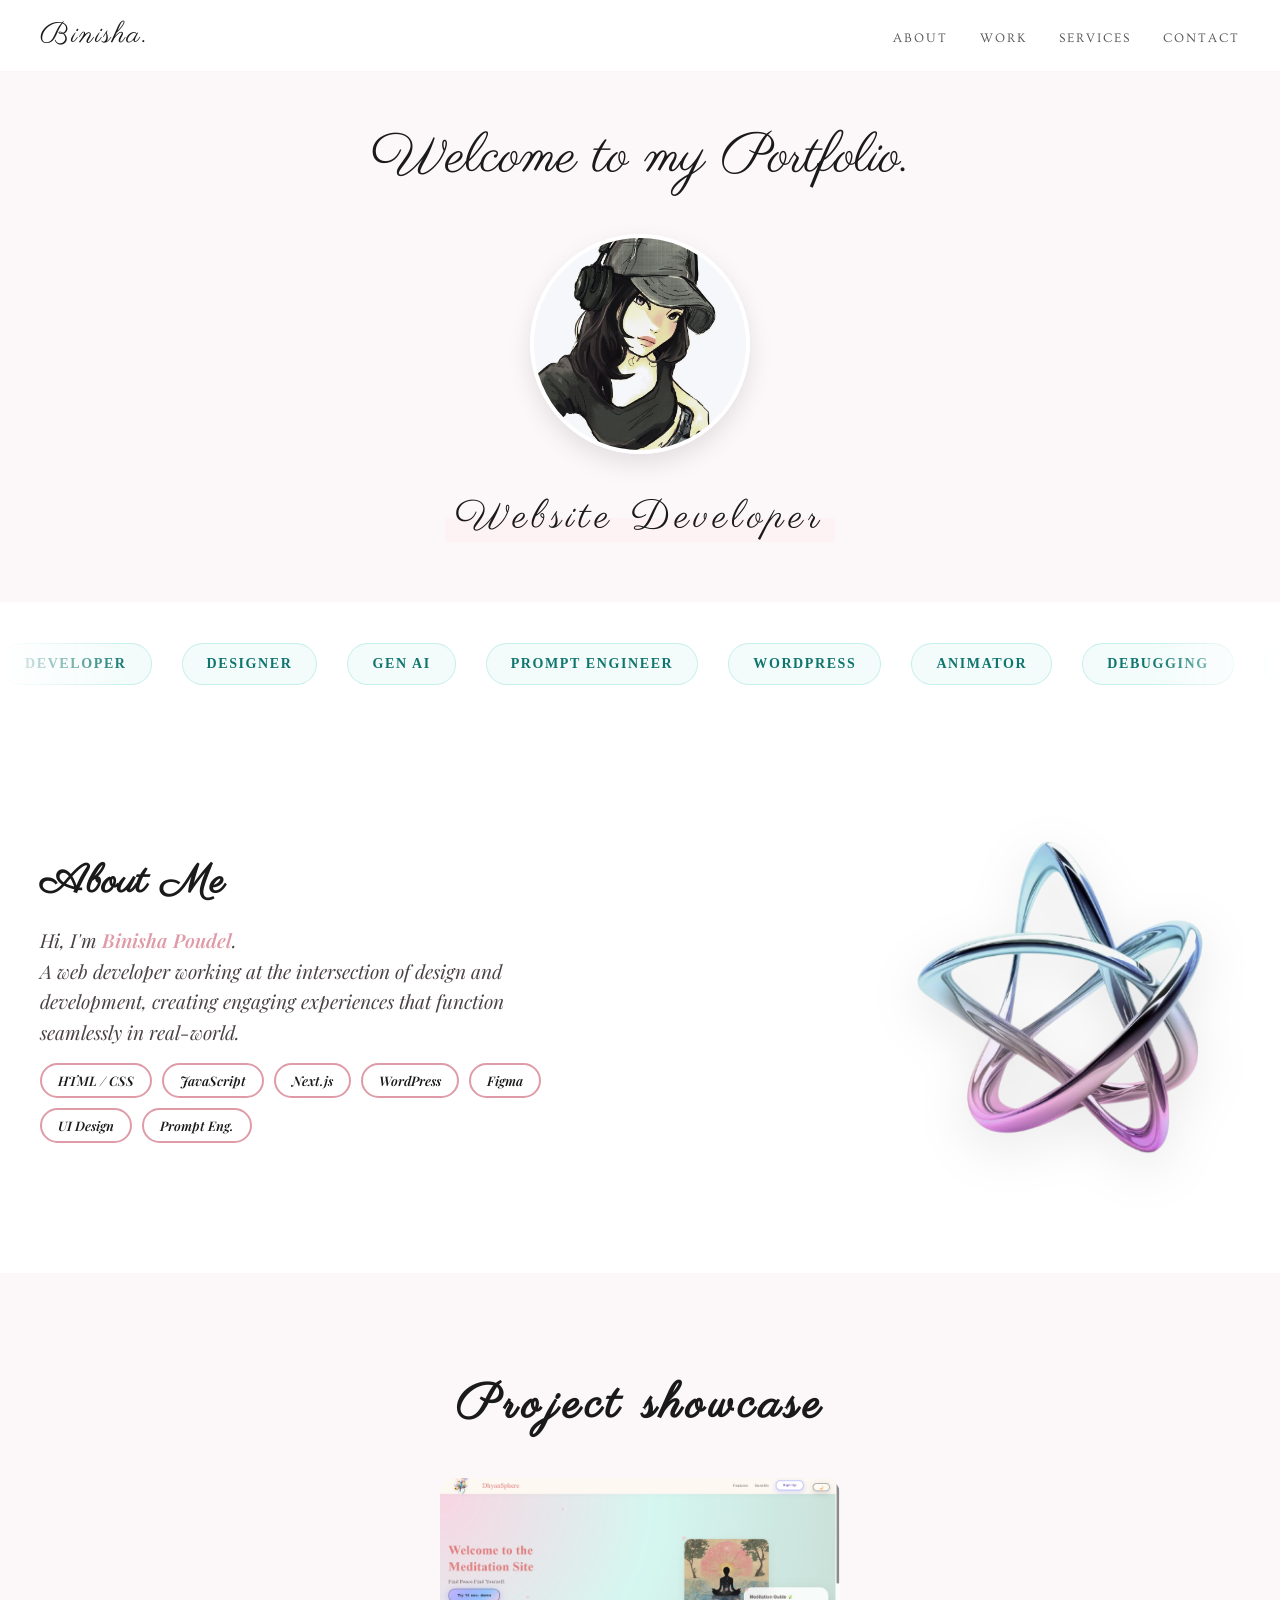
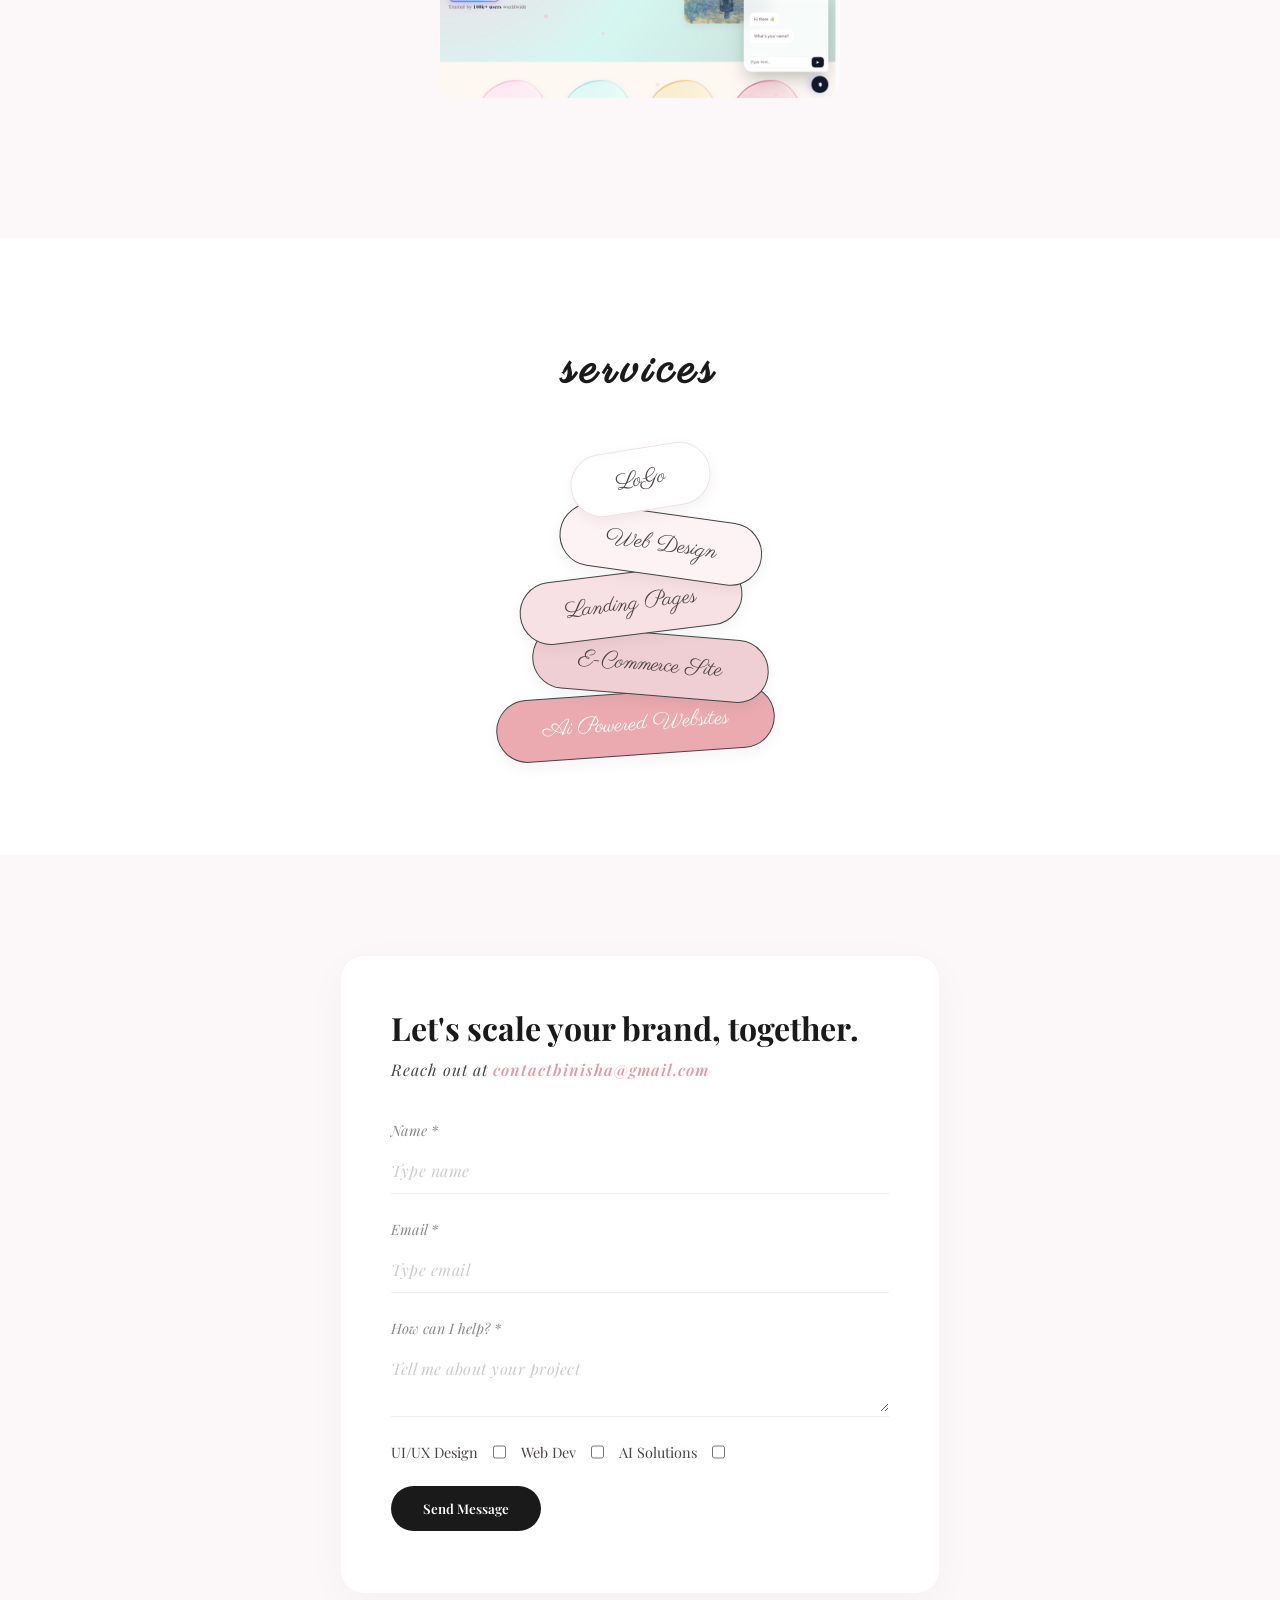
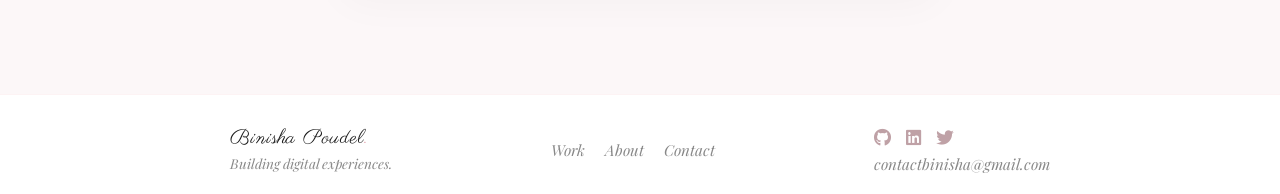
==== index.html @ 94e1b6d5 "Update checkbox labels for services in index.html" ====
<!DOCTYPE html>
<html lang="en">
<head>
<meta charset="UTF-8">
<meta name="viewport" content="width=device-width, initial-scale=1.0">
<title>Binisha Poudel</title>
<link rel="icon" type="image/png" href="photos/iconf.png">
<link rel="stylesheet" href="styles.css">
<link rel="preconnect" href="https://fonts.googleapis.com">
<link rel="preconnect" href="https://fonts.gstatic.com" crossorigin>
<link href="https://fonts.googleapis.com/css2?family=Ovo&family=Parisienne&family=Playfair+Display:ital,wght@0,400;0,600;1,400;1,600&display=swap" rel="stylesheet">
<link rel="stylesheet" href="https://cdnjs.cloudflare.com/ajax/libs/font-awesome/6.0.0/css/all.min.css">
</head>
<body>

<!-- NAVIGATION -->
<nav class="site-nav" id="navbar">
  <a href="#" class="nav-brand">Binisha<span class="nav-dot">.</span></a>
  <ul class="nav-links">
    <li><a href="#about">About</a></li>
    <li><a href="#projects">Work</a></li>
    <li><a href="#services">Services</a></li>
    <li><a href="#contact">Contact</a></li>
  </ul>
  <button class="hamburger" id="hamburger" aria-label="Menu">
    <span></span><span></span><span></span>
  </button>
</nav>

<div class="mobile-menu" id="mobileMenu">
  <ul>
    <li><a href="#about" class="mobile-link">About</a></li>
    <li><a href="#projects" class="mobile-link">Work</a></li>
    <li><a href="#services" class="mobile-link">Services</a></li>
    <li><a href="#contact" class="mobile-link">Contact</a></li>
  </ul>
</div>


<section class="hero-section">
<div class="container">
<h1 class="cur">Welcome to my Portfolio.</h1>
 <img src="photos/profile.jpg" class="profile-pic" alt="Binisha Poudel">
 <div class="name">Website Developer</div>
</div>
</section>
<div class="ticker">
 <div class="track">
 <div class="group">
 <span>DEVELOPER</span>
 <span>DESIGNER</span>
 <span>GEN AI</span>
 <span>PROMPT ENGINEER</span>
  <span>WORDPRESS</span>
<span>ANIMATOR</span>
 <span>DEBUGGING</span>
</div>

<div class="group">
<span>DEVELOPER</span>
<span>DESIGNER</span>
 <span>GEN AI</span>
<span>PROMPT ENGINEER</span>
  <span>WORDPRESS</span>
  <span>ANIMATOR</span>
<span>DEBUGGING</span>
    </div>

<div class="group">
<span>DEVELOPER</span>
<span>DESIGNER</span>
 <span>GEN AI</span>
<span>PROMPT ENGINEER</span>
  <span>WORDPRESS</span>
  <span>ANIMATOR</span>
<span>DEBUGGING</span>
    </div>


    <div class="group">
      <span>DEVELOPER</span>
 <span>DESIGNER</span>
 <span>GEN AI</span>
 <span>PROMPT ENGINEER</span>
   <span>WORDPRESS</span>
 <span>ANIMATOR</span>
 <span>DEBUGGING</span>
 </div>
</div>
</div>
<!-- ABOUT -->
<section id="about" class="about-section">
  <div class="glow-paper" id="aboutCard">
    <div class="fiber-overlay"></div>
    <div class="inner-wrap reveal">

      <!-- Heading (always visible, order 1 on mobile) -->
      <div class="text-block">
        <h2>About Me</h2>
        <!-- Desktop paragraph -->
        <p>Hi, I'm <strong>Binisha Poudel</strong>. <br>
        A web developer working at the intersection of design and development, 
        creating engaging experiences that function seamlessly in real-world.</p>
        
        <!-- Restored Skills Buttons -->
        <div class="skill-tags">
          <span>HTML / CSS</span><span>JavaScript</span> <span>Next.js</span><span>WordPress</span>
          <span>Figma</span><span>UI Design</span><span>Prompt Eng.</span>
        </div>
      </div>

      <!-- Spinning image (order 2 on mobile) -->
      <div class="about-image">
        <img src="photos/about.png" class="about-pic" alt="Profile">
      </div>
      
      <!-- Description shown only on mobile (order 3) -->
      <div class="about-desc">
        <p>Hi, I'm <strong>Binisha Poudel</strong>. 
        A web developer working at the intersection of design and development, 
        creating engaging experiences that function seamlessly in real-world.</p>
      </div>
  
    </div>
  </div>
</section>

<!-- PROJECTS -->
<section id="projects" class="project-section">
  <div class="container">
    <h1 class="per reveal">Project showcase</h1>
    <div class="portfolio-grid">
      <div class="project-card reveal">
        <img src="photos/prj.png" width="400" height="200" class="project-pic" alt="Project">
        <div class="overlay">
          <h3>Meditation Site</h3>
          <p>A simple meditation website with guided sessions, breathing exercises, Mood Tracker.</p>
          <button class="view-btn">↗</button>
        </div>
      </div>
    </div>
  </div>
</section>
  
<!-- SERVICES -->
<section id="services-wrap" class="services-section">
  <div id="services" class="container reveal">
      <h1 class="ser">services</h1>
      <div class="pill-wrapper reveal">
          <span class="service-pill pill-1">LoGo</span>
          <span class="service-pill pill-2">Web design</span>
          <span class="service-pill pill-3">Landing pages</span>
          <span class="service-pill pill-4">e-commerce site</span>
          <span class="service-pill pill-5">ai powered websites</span>
      </div>
  </div>
</section>

<!-- CONTACT -->
<section id="contact" class="p-contact-section">
    <div class="p-card reveal">
        <div class="p-left">
            <h2 class="p-title">Let's scale your brand, together.</h2>
            <p class="p-contact-sub">
                Reach out at <a href="mailto:contactbinisha@gmail.com">contactbinisha@gmail.com</a>
            </p>
        </div>
        <form class="p-form" id="contact-form" method="POST" action="https://formspree.io/f/xdabqbad">
            <div class="p-field">
                <label>Name *</label>
                <input type="text" name="name" placeholder="Type name" required>
            </div>
            <div class="p-field">
                <label>Email *</label>
                <input type="email" name="email" placeholder="Type email" required>
            </div>
            <div class="p-field">
                <label>How can I help? *</label>
                <textarea name="message" placeholder="Tell me about your project" rows="2" required></textarea>
            </div>
            <div class="p-services">
                <div class="p-checkboxes">
                  UI/UX Design<input type="checkbox" name="service" value="UI/UX Design">
                  Web Dev<input type="checkbox" name="service" value="Web Dev">
                  AI Solutions<input type="checkbox" name="service" value="AI Solutions">
                </div>
            </div>
            <button type="submit" class="p-btn">Send Message</button>
            <p id="form-status" style="margin-top:12px; text-align:center; font-family:'Parisienne',cursive; font-size:1rem;"></p>
        </form>
    </div>
</section>

<!-- FOOTER -->
<footer class="sb-portfolio-footer">
    <div class="sb-footer-container reveal">
        <div class="sb-footer-brand">
            <span class="sb-footer-name">Binisha Poudel<span class="sb-dot">.</span></span>
            <p class="sb-footer-tagline">Building digital experiences.</p>
        </div>
        <div class="sb-footer-nav">
            <ul class="sb-footer-links">
                <li><a href="#projects">Work</a></li>
                <li><a href="#about">About</a></li>
                <li><a href="#contact">Contact</a></li>
            </ul>
         
        </div>
        <div class="sb-footer-social">
            <div class="sb-social-icons">
                <a href="#" target="_blank"><i class="fab fa-github"></i></a>
                <a href="#" target="_blank"><i class="fab fa-linkedin"></i></a>
                <a href="#" target="_blank"><i class="fab fa-twitter"></i></a>
            </div>
            <a href="mailto:contactbinisha@gmail.com" class="sb-footer-mail">contactbinisha@gmail.com</a>
        </div>
    </div>
</footer>
<script src="script.js"></script>
</body>
</html>
---- styles.css ----
/* --- GLOBAL SAFETY NET --- */
* {
    box-sizing: border-box;
    margin: 0;
    padding: 0;
}

:root {
    /* Soft, Elegant Pink Theme */
    --theme-primary: #df9ba7; 
    --theme-primary-light: #fdf3f4; 
    
    /* Distinct Section Backgrounds */
    --bg-light: #ffffff;
    --bg-alternate: #fcf7f8; 
    
    --text-main: #4a4244;
    --text-heading: #1a1a1a;
    
    /* Smooth Hover Transitions */
    --transition-smooth: all 0.4s cubic-bezier(0.25, 0.8, 0.25, 1);
}

html {
    scroll-behavior: smooth;
    /* FIX: perfectly offsets the sticky navbar so headers align exactly like your reference image */
    scroll-padding-top: 75px; 
}

body {
    width: 100%;
    overflow-x: hidden;
    position: relative;
    font-family: 'Playfair Display', serif;
    background-color: var(--bg-light);
    color: var(--text-main);
}

/* --- SECTION SEPARATORS --- */
.hero-section { background-color: var(--bg-alternate); padding-top: 100px; padding-bottom: 60px; }
.about-section { background-color: var(--bg-light); padding: 100px 20px; }
.project-section { background-color: var(--bg-alternate); padding: 100px 20px; }
.services-section { background-color: var(--bg-light); padding: 100px 20px; }
.p-contact-section { background-color: var(--bg-alternate); padding: 100px 20px; display: flex; justify-content: center; }

/* --- THE WRAPPER --- */
.inner-wrap {
    display: flex;
    flex-direction: row;
    align-items: center;
    justify-content: space-between;
    gap: 40px;
    max-width: 1200px;
    margin: 0 auto;
}

/* --- ORIGINAL IMAGES & ICONS BEHAVIOR --- */

/* Hero Profile Picture */
.profile-pic {
    width: 220px !important;
    height: 220px !important;
    object-fit: cover;
    border-radius: 50% !important;
    border: 4px solid #fff !important;
    box-shadow: 0 10px 25px rgba(0,0,0,0.1) !important;
    display: block !important;
    margin: 0 auto 20px auto !important;
    animation: floatBob 4s ease-in-out infinite !important;
    transition: var(--transition-smooth);
}

.profile-pic:hover {
    box-shadow: 0 20px 40px rgba(223, 155, 167, 0.35) !important;
    transform: scale(1.03);
}

@keyframes floatBob {
    0%, 100% { transform: translateY(0px); }
    50%      { transform: translateY(-9px); }
}

/* About Image (FIXED: Auto height prevents cropping, slightly smaller width so it's not too big) */
.about-image {
    flex: 0 0 auto;
    order: 2;
    padding-right: 20px; /* Safe space for rotation */
}

.about-image img, .about-pic {
    width: 320px !important;
    height: auto !important; 
    border-radius: 20px !important;
    animation: orbitRoll 16s linear infinite !important;
    transform-origin: center;
    filter: drop-shadow(0 15px 25px rgba(0,0,0,0.1)) !important;
    will-change: transform;
    transition: var(--transition-smooth);
}

.about-image img:hover, .about-pic:hover {
    animation-play-state: paused !important;
    filter: drop-shadow(0 20px 40px rgba(223, 155, 167, 0.4)) !important;
    transform: scale(1.02);
}

@keyframes orbitRoll {
    0%   { transform: rotate(0deg) scale(1); }
    50%  { transform: rotate(180deg) scale(1.03); }
    100% { transform: rotate(360deg) scale(1); }
}

/* --- THE TEXT BLOCK --- */
.text-block {
    flex: 1;
    max-width: 550px;
    text-align: left;
    order: 1;
}

.text-block h2 {
    font-family: 'Parisienne', cursive;
    font-size: 2.5rem;
    margin-bottom: 15px;
    color: var(--text-heading);
    letter-spacing: 1px;
}

/* --- ABOUT DESC --- */
.about-desc p, .text-block p {
    font-family: 'Playfair Display', serif;
    font-style: italic;
    font-size: 1.2rem;
    line-height: 1.6;
    color: var(--text-main);
}

.about-desc strong, .text-block strong {
    color: var(--theme-primary);
    font-weight: 600;
}

/* SKILLS BUTTONS WITH HOVER EFFECTS */
.skill-tags {
    margin-top: 15px;
    display: flex;
    flex-wrap: wrap;
    gap: 10px;
}

.skill-tags span {
    padding: 7px 16px;
    border-radius: 50px;
    background: transparent;
    border: solid 2px var(--theme-primary);
    font-size: 0.82rem; 
    font-family: 'Playfair Display', serif;
    font-style: italic;
    font-weight: 600;
    color: var(--text-heading);
    transition: var(--transition-smooth);
    cursor: default;
}

.skill-tags span:hover {
    background: var(--theme-primary);
    color: #fff;
    transform: translateY(-2px);
    box-shadow: 0 4px 10px rgba(223, 155, 167, 0.3);
}

@media (min-width: 769px) { .about-desc { display: none; } }

.container { width: 90%; max-width: 1100px; margin: 0 auto; text-align: center; }

:root {
    --gap: 30px;
    --duration: 25s;
}

.ticker {
    overflow: hidden;
    width: 100%;
    padding: 30px 0;
    mask-image: linear-gradient(to right, transparent, black 10%, black 90%, transparent);
    -webkit-mask-image: linear-gradient(to right, transparent, black 10%, black 90%, transparent);
}

.track {
    display: flex;
    width: max-content;
    animation: scroll var(--duration) linear infinite;
}

.group {
    display: flex;
    align-items: center;
    gap: var(--gap);
    padding-right: var(--gap);
}

.group span {
    padding: 12px 24px;
    border-radius: 100px;
    background: rgba(20, 184, 166, 0.05);
    border: 1px solid rgba(20, 184, 166, 0.2);
    color: #0F766E;
    white-space: nowrap;
    font-family: "Georgia", serif;
    font-weight: 600;
    font-size: 14px;
    letter-spacing: 0.1rem;
}

@keyframes scroll {
    0%   { transform: translateX(0); }
    100% { transform: translateX(-33.333%); }
}

/* --- SERVICES --- */
.ser {
    margin-bottom: 50px;
    font-family: 'Parisienne', cursive;
    letter-spacing: 5px;
    font-size: 3rem;
    color: var(--text-heading);
}

.pill-wrapper { display: flex; flex-direction: column; align-items: center; margin: 0 auto; max-width: 500px; }
.service-pill {
    display: inline-block;
    padding: 15px 45px;
    border-radius: 100px;
    font-family: 'Parisienne', cursive !important;
    font-size: 1.4rem; 
    text-transform: capitalize;
    background: #fff;
    color: var(--text-main);
     border: 1px solid #444;
    transition: var(--transition-smooth);
    cursor: pointer;
    position: relative;
    box-shadow: 0 5px 15px rgba(0,0,0,0.05);
    margin-top: -5px;
}

.pill-1 { transform: rotate(-9deg); background-color: #ffffff; border-color: #f3e1e4; z-index: 5; margin-bottom: 4px;}
.pill-2 { transform: rotate(8deg) translateX(21px); background-color: #fdf3f4; z-index: 4; margin-bottom: 3px;}
.pill-3 { transform: rotate(-7deg) translateX(-9px); background-color: #f7e1e4; z-index: 3; margin-bottom: 3px;}
.pill-4 { transform: rotate(4.7deg) translateX(10px); background-color: #f0cfd4; z-index: 2; margin-bottom: 2px;}
.pill-5 { transform: rotate(-4deg) translateX(-5px); background-color: #eaaaaf; color: #fff; z-index: 1; }

.service-pill:hover {
    transform: rotate(0deg) scale(1.1);
    background-color: var(--theme-primary) !important;
    color: #fff;
    z-index: 10;
    box-shadow: 0 10px 25px rgba(223, 155, 167, 0.4);
}

/* --- HERO TEXT --- */
.cur, .name { font-family: 'Parisienne', cursive !important; font-weight: normal; text-align: center; color: var(--text-heading); margin-bottom: 0px; }
.cur { font-size: 3.5rem; margin-bottom: 38px; margin-top: 20px; }
.name {
    font-size: 2.5rem; margin-top: 20px; letter-spacing: 5px; display: inline-block;
    background: linear-gradient(to bottom, transparent 50%, var(--theme-primary-light) 50%);
    padding: 0 10px; line-height: 1.2;
}

/* --- PORTFOLIO GRID --- */
.portfolio-grid { display: grid; grid-template-columns: repeat(auto-fit, minmax(320px, 1fr)); gap: 25px; padding: 40px 0; justify-content: center; }
.per { font-family: 'Parisienne', cursive; letter-spacing: 5px; font-size: 3rem; color: var(--text-heading); }

.project-card {
    position: relative;
    overflow: hidden;
    border-radius: 16px;
    background: #eee;
    width: 400px;
    height: 220px;
    margin: 0 auto;
    transition: var(--transition-smooth) !important;
}

.project-card:hover {
    transform: translateY(-8px) !important;
    box-shadow: 0 22px 40px rgba(223, 155, 167, 0.2) !important;
}

.project-card img { width: 100%; height: 100%; object-fit: cover; transition: transform 0.6s ease; }
.overlay {
    position: absolute; inset: 0; display: flex; flex-direction: column; justify-content: center; align-items: center;
    background: rgba(223, 155, 167, 0.85); backdrop-filter: blur(5px); color: white;
    opacity: 0; transition: opacity 0.4s ease; padding: 30px; text-align: center;
}
.overlay h3 { color: #fff; font-family: 'Playfair Display', serif; font-size: 1.4rem; margin-bottom: 8px; }
.overlay p { font-family: 'Playfair Display', serif; font-style: italic; font-size: 0.95rem; line-height: 1.4; }
.view-btn { 
    background: #fff; color: var(--theme-primary); border: none; border-radius: 50%; width: 40px; height: 40px; 
    margin-top: 15px; cursor: pointer; font-size: 1.2rem; transition: var(--transition-smooth);
}
.view-btn:hover {
    transform: scale(1.15);
    background: var(--text-heading);
    color: #fff;
}

.project-card:hover .overlay { opacity: 1; }
.project-card:hover img { transform: scale(1.08); }

/* --- CONTACT --- */
.p-contact-sub { font-family: 'Playfair Display', serif; font-style: italic; font-size: 1rem; letter-spacing: 1px; color: var(--text-main); }
.p-contact-sub a { color: var(--theme-primary); text-decoration: none; font-weight: 600; transition: var(--transition-smooth); }
.p-contact-sub a:hover { color: #c9828f; }

.p-card {
    background-color: #ffffff; width: 100%; max-width: 600px; padding: 50px; border-radius: 24px;
    display: grid; grid-template-columns: 1fr; gap: 40px; box-shadow: 0 10px 40px rgba(0,0,0,0.03);
    margin: 0 auto; border: 1px solid var(--theme-primary-light);
    transition: var(--transition-smooth);
}
.p-card:hover {
    box-shadow: 0 15px 45px rgba(223, 155, 167, 0.1);
}

.p-title { color: var(--text-heading); font-size: 2rem; font-family: 'Playfair Display', serif; margin-bottom: 10px; }

.p-field { margin-bottom: 25px; border-bottom: 1px solid #eee; transition: border-color 0.3s ease; position: relative; }
.p-field label { font-family: 'Playfair Display', serif; font-style: italic; color: #888; font-size: 0.9rem; display: block; margin-bottom: 8px; transition: var(--transition-smooth);}
.p-field input, .p-field textarea { width: 100%; border: none; padding: 12px 0; background: transparent; outline: none; font-family: 'Playfair Display', serif; font-size: 1rem; color: var(--text-heading); letter-spacing: 0.5px; }
.p-field input::placeholder, .p-field textarea::placeholder { color: #ccc; font-style: italic; }
.p-field:focus-within { border-bottom-color: var(--theme-primary) !important; }
.p-field:focus-within label { color: var(--theme-primary); }

.p-services { margin-top: 20px; }
.p-checkboxes { display: flex; gap: 15px; flex-wrap: wrap; font-family: 'Playfair Display', serif; font-size: 0.9rem; color: var(--text-main); }
.p-checkboxes label { cursor: pointer; transition: var(--transition-smooth); }
.p-checkboxes label:hover { color: var(--theme-primary); }

.p-btn {
    margin-top: 24px; background: var(--text-heading); color: #fff; padding: 14px 32px; border-radius: 50px;
    border: none; font-weight: 600; cursor: pointer; font-family: 'Playfair Display', serif;
    transition: var(--transition-smooth) !important;
}

.p-btn:hover { 
    background: var(--theme-primary) !important; 
    transform: translateY(-3px) !important; 
    box-shadow: 0 8px 25px rgba(223, 155, 167, 0.4) !important; 
}

/* --- FOOTER --- */
.sb-portfolio-footer { 
    width: 100%; 
    background-color: var(--bg-light); 
    padding: 30px 0 20px 0; 
    color: var(--text-main); 
    border-top: 1px solid var(--theme-primary-light); 
    box-sizing: border-box; 
    font-family: 'Playfair Display', serif; 
}
.sb-footer-container { max-width: 900px; margin: 0 auto; width: 100%; padding: 0 40px; display: flex; justify-content: space-between; align-items: center; flex-wrap: wrap; gap: 10px; }
.sb-footer-brand p, .sb-footer-links, .sb-footer-copy { margin: 0; }
.sb-footer-name { font-size: 1.25rem; line-height: 1; letter-spacing: 0.9px; font-family: 'Parisienne', cursive; color: var(--text-heading); }
.sb-dot { color: var(--theme-primary); }
.sb-footer-tagline { font-style: italic; color: #888; margin-top: 5px !important; font-size: 0.85rem; }
.sb-footer-links { list-style: none; display: flex; gap: 20px; padding: 0; }
.sb-footer-links a { text-decoration: none; color: #888; font-size: 0.95rem; transition: var(--transition-smooth); font-style: italic; display: inline-block;}
.sb-footer-links a:hover { color: var(--theme-primary); transform: translateY(-2px); }
.sb-footer-copy { color: #888; font-size: 0.85rem; margin-top: 5px; font-style: italic;}

.sb-social-icons { display: flex; gap: 15px; margin-bottom: 5px;}
.sb-social-icons a { color: #bfa1a6; font-size: 1.1rem; transition: var(--transition-smooth) !important; display: inline-block;}
.sb-social-icons a:hover { color: var(--theme-primary) !important; transform: translateY(-4px) !important; }

.sb-footer-mail { color: #888; text-decoration: none; font-style: italic; font-size: 0.95rem; transition: var(--transition-smooth); }
.sb-footer-mail:hover { color: var(--theme-primary); }

/* --- ORIGINAL SCROLL REVEAL --- */
.reveal {
    opacity: 0;
    transform: translateY(28px);
    transition: opacity 0.75s ease, transform 0.75s ease;
}
.reveal.visible {
    opacity: 1;
    transform: translateY(0);
}

/* --- NAVIGATION BAR --- */
.site-nav {
    position: fixed; top: 0; left: 0; width: 100%; z-index: 1000; padding: 16px 40px; display: flex; justify-content: space-between; align-items: center;
    background: rgba(255, 255, 255, 0.95); backdrop-filter: blur(15px); -webkit-backdrop-filter: blur(15px);
    border-bottom: 1px solid rgba(223, 155, 167, 0.1); transition: box-shadow 0.3s ease; box-sizing: border-box;
}
.site-nav.scrolled { box-shadow: 0 4px 24px rgba(0,0,0,0.07); }

/* --- HEADER BRAND & ELEGANT BEE HOVER ANIMATION --- */
.nav-brand { 
    position: relative; 
    display: inline-block;
    font-family: 'Parisienne', cursive; 
    font-size: 1.8rem; 
    color: var(--text-heading); 
    text-decoration: none; 
    letter-spacing: 2px; 
}

/* SVG Bees encoded directly for premium cross-device consistency */
.nav-brand::before,
.nav-brand::after {
    content: '';
    position: absolute;
    top: 50%;
    left: 50%;
    width: 18px;
    height: 18px;
    /* Custom delicate golden-pink bee */
    background-image: url('data:image/svg+xml;utf8,<svg xmlns="http://www.w3.org/2000/svg" viewBox="0 0 24 24"><path d="M12 11c-2-3-5-5-8-3 2 3 6 4 8 3zm0 0c2-3 5-5 8-3-2 3-6 4-8 3z" fill="%23fdf3f4" stroke="%23df9ba7" stroke-width="1"/><ellipse cx="12" cy="14" rx="3" ry="5" fill="%23df9ba7"/><circle cx="12" cy="8" r="2" fill="%23df9ba7"/></svg>');
    background-size: 100% 100%;
    background-position: center;
    background-repeat: no-repeat;
    pointer-events: none;
    opacity: 0;
    visibility: hidden;
    /* Soft glowing trail */
    filter: drop-shadow(0 2px 4px rgba(223, 155, 167, 0.6)) drop-shadow(0 0 8px rgba(223, 155, 167, 0.4));
    transform: translate(-50%, -50%) scale(0.1);
    transition: opacity 0.5s ease, visibility 0.5s ease, transform 0.5s ease;
    z-index: 20;
}

/* Hover reveals bees and starts interaction */
.nav-brand:hover::before,
.nav-brand:hover::after {
    opacity: 1;
    visibility: visible;
}

.nav-brand:hover::before {
    animation: beeOrbit1 3.5s linear infinite, beeFlutter 0.08s ease-in-out infinite alternate;
}

.nav-brand:hover::after {
    animation: beeOrbit2 4.2s linear infinite, beeFlutter 0.1s ease-in-out infinite alternate;
    animation-delay: 0.15s;
}

/* Organic Orbit Keyframes (Smooth Circular Wobble) */
@keyframes beeOrbit1 {
    0% { transform: translate(-50%, -50%) rotate(0deg) translateX(42px) rotate(90deg) translateY(0px); }
    25% { transform: translate(-50%, -50%) rotate(90deg) translateX(38px) rotate(90deg) translateY(-3px); }
    50% { transform: translate(-50%, -50%) rotate(180deg) translateX(45px) rotate(90deg) translateY(0px); }
    75% { transform: translate(-50%, -50%) rotate(270deg) translateX(38px) rotate(90deg) translateY(3px); }
    100% { transform: translate(-50%, -50%) rotate(360deg) translateX(42px) rotate(90deg) translateY(0px); }
}

@keyframes beeOrbit2 {
    0% { transform: translate(-50%, -50%) rotate(180deg) translateX(55px) rotate(-90deg) translateY(0px) scale(0.85); }
    25% { transform: translate(-50%, -50%) rotate(90deg) translateX(60px) rotate(-90deg) translateY(4px) scale(0.95); }
    50% { transform: translate(-50%, -50%) rotate(0deg) translateX(50px) rotate(-90deg) translateY(0px) scale(0.85); }
    75% { transform: translate(-50%, -50%) rotate(-90deg) translateX(60px) rotate(-90deg) translateY(-4px) scale(0.75); }
    100% { transform: translate(-50%, -50%) rotate(-180deg) translateX(55px) rotate(-90deg) translateY(0px) scale(0.85); }
}

/* Wing Flutter Effect (Squashing the background simulates flapping) */
@keyframes beeFlutter {
    0% { background-size: 100% 100%; }
    100% { background-size: 70% 100%; }
}

.nav-links { list-style: none; display: flex; gap: 32px; margin: 0; padding: 0; }
.nav-links a {
    text-decoration: none; color: #555; font-size: 0.82rem; letter-spacing: 2px; text-transform: uppercase;
    position: relative; transition: color 0.3s ease; font-family: 'Ovo', serif;
}
.nav-links a::after {
    content: ''; position: absolute; bottom: -3px; left: 0; width: 0; height: 1px;
    background: var(--theme-primary); transition: width 0.3s ease;
}
.nav-links a:hover { color: var(--theme-primary); }
.nav-links a:hover::after { width: 100%; }

/* --- HAMBURGER --- */
.hamburger { display: none; flex-direction: column; gap: 5px; cursor: pointer; background: none; border: none; padding: 4px; }
.hamburger span { display: block; width: 24px; height: 2px; background: var(--text-heading); border-radius: 2px; transition: all 0.3s ease; }
.hamburger.open span:nth-child(1) { transform: rotate(45deg) translate(5px,5px); }
.hamburger.open span:nth-child(2) { opacity: 0; }
.hamburger.open span:nth-child(3) { transform: rotate(-45deg) translate(5px,-5px); }

/* --- MOBILE MENU --- */
.mobile-menu {
    display: none; position: fixed; top: 65px; left: 0; width: 100%; background: rgba(255, 255, 255, 0.98); backdrop-filter: blur(15px);
    z-index: 999; padding: 10px 0 20px; border-bottom: 1px solid rgba(223, 155, 167, 0.1);
}
.mobile-menu.open { display: block; }
.mobile-menu ul { list-style: none; padding: 0; margin: 0; text-align: center; }
.mobile-menu ul li { padding: 14px 0; border-bottom: 1px solid rgba(223, 155, 167, 0.08); }
.mobile-menu ul li a { text-decoration: none; color: var(--text-heading); font-family: 'Parisienne', cursive; font-size: 1.4rem; letter-spacing: 2px; transition: var(--transition-smooth);}
.mobile-menu ul li a:hover { color: var(--theme-primary); }

/* =============================================
   MOBILE RESPONSIVE
============================================= */
@media (max-width: 768px) {
    .nav-links { display: none; }
    .hamburger { display: flex; }
    .site-nav { padding: 16px 20px; }

    .cur { font-size: 2.2rem !important; margin-bottom: 24px !important; }
    .name { font-size: 1.6rem !important; letter-spacing: 3px !important; }
    .profile-pic { width: 160px !important; height: 160px !important; }
    
    .hero-section, .about-section, .project-section, .services-section, .p-contact-section { padding: 50px 16px !important; }

    .inner-wrap { flex-direction: column !important; align-items: center !important; text-align: center !important; gap: 24px !important; }
    .text-block  { order: 1 !important; text-align: center !important; max-width: 100% !important; }
    .about-image { order: 2 !important; padding-right: 0; }
    .about-desc  { order: 3 !important; text-align: center !important; display: block !important; }
    
    /* Auto height applied only for mobile */
    .about-image img, .about-pic { 
        width: 200px !important; 
        height: auto !important; 
    }
    
    .text-block h2 { font-size: 2rem !important; }
    .text-block p, .text-block .skill-tags { display: none !important; }

    .group span { font-size: 11px !important; padding: 8px 14px !important; }

    .pill-wrapper { max-width: 95% !important; }
    .service-pill { padding: 12px 28px !important; font-size: 1.1rem !important; }
    .ser { font-size: 2.2rem !important; margin-bottom: 30px !important; }

    .portfolio-grid { grid-template-columns: 1fr !important; }
    .project-card { width: 100% !important; max-width: 400px !important; }
    .per { font-size: 2.2rem !important; }

    .p-card { padding: 35px 20px !important; }
    .p-title { font-size: 1.4rem !important; }

    .sb-footer-container { flex-direction: column !important; text-align: center !important; padding: 0 20px !important; gap: 15px !important; }
    .sb-social-icons { justify-content: center !important; }
    .sb-footer-links { justify-content: center !important; flex-wrap: wrap !important; }
}

@media (max-width: 480px) {
    .cur  { font-size: 1.8rem !important; }
    .name { font-size: 1.3rem !important; }
    .profile-pic { width: 130px !important; height: 130px !important; }
    
    .about-image img, .about-pic { 
        width: 170px !important; 
        height: auto !important; 
    }
    
    .p-card { padding: 25px 16px !important; }
    .p-field input, .p-field textarea { font-size: 1rem; }
}
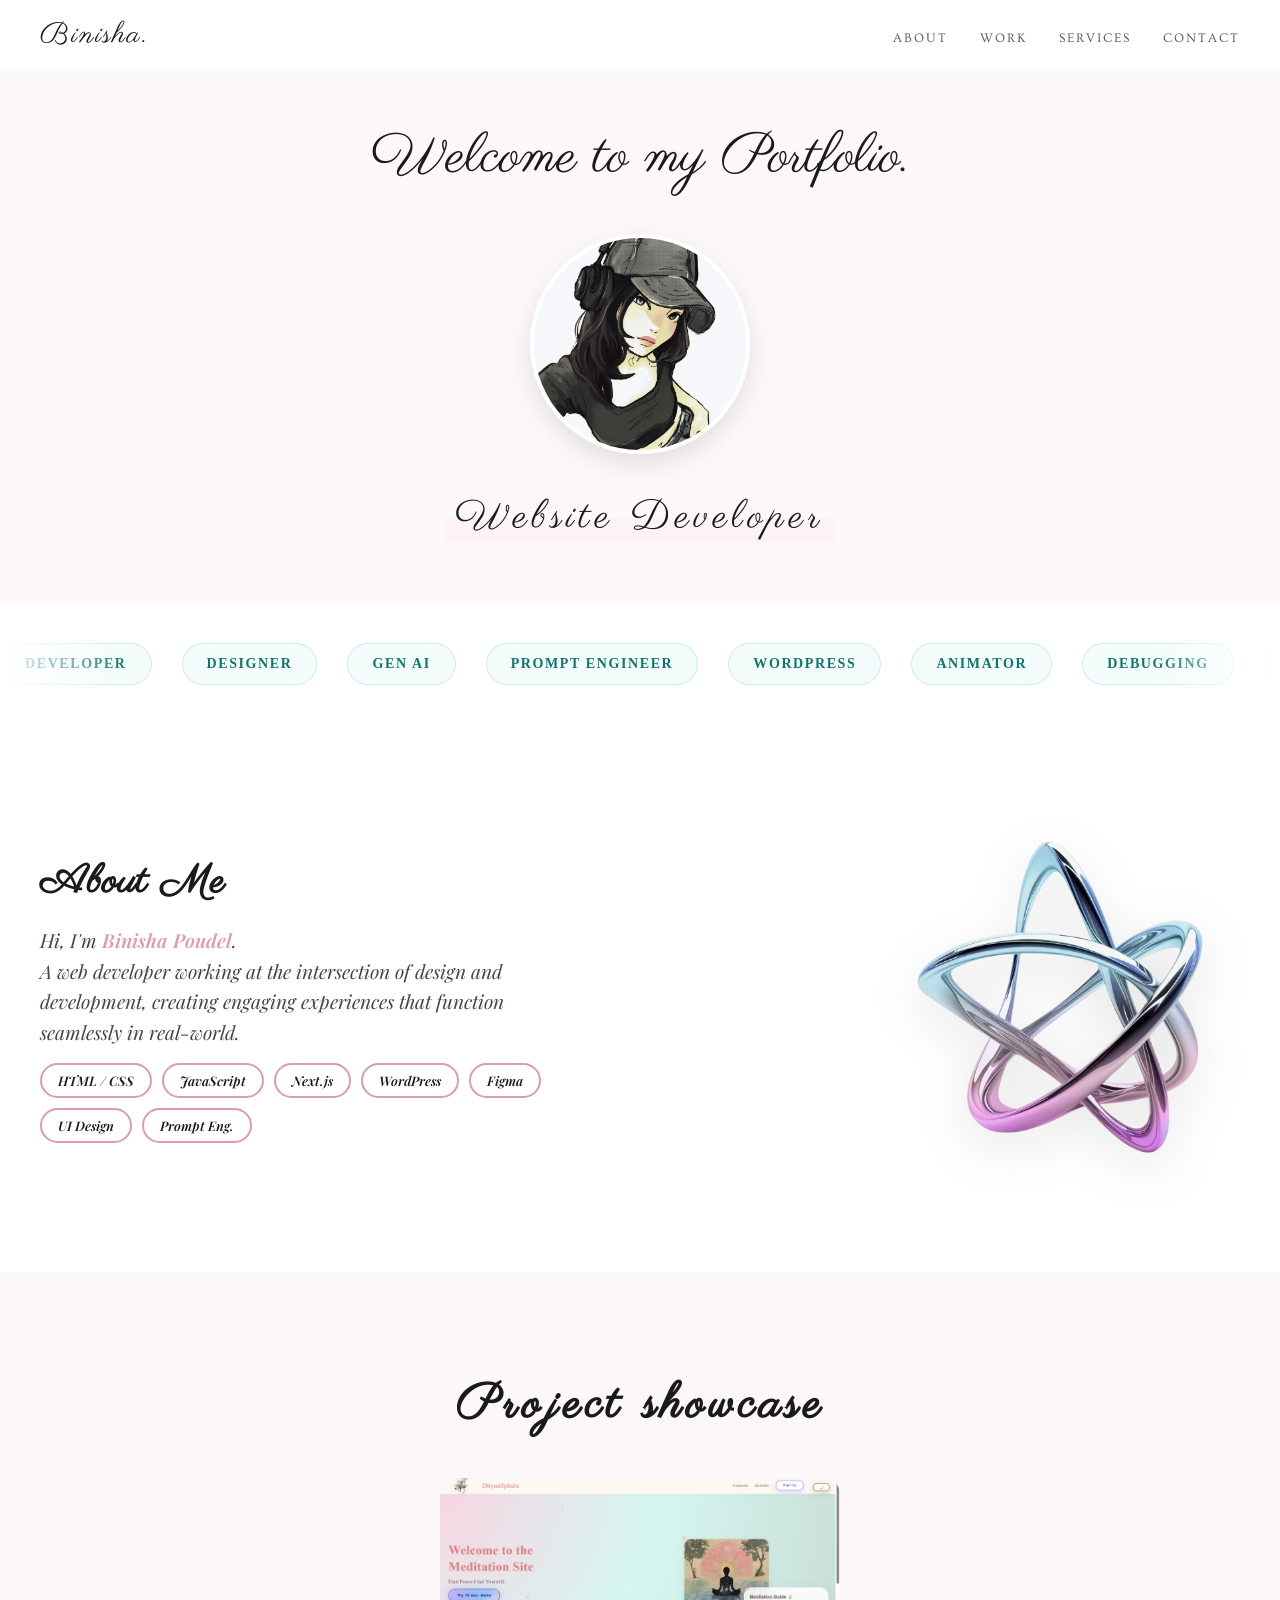
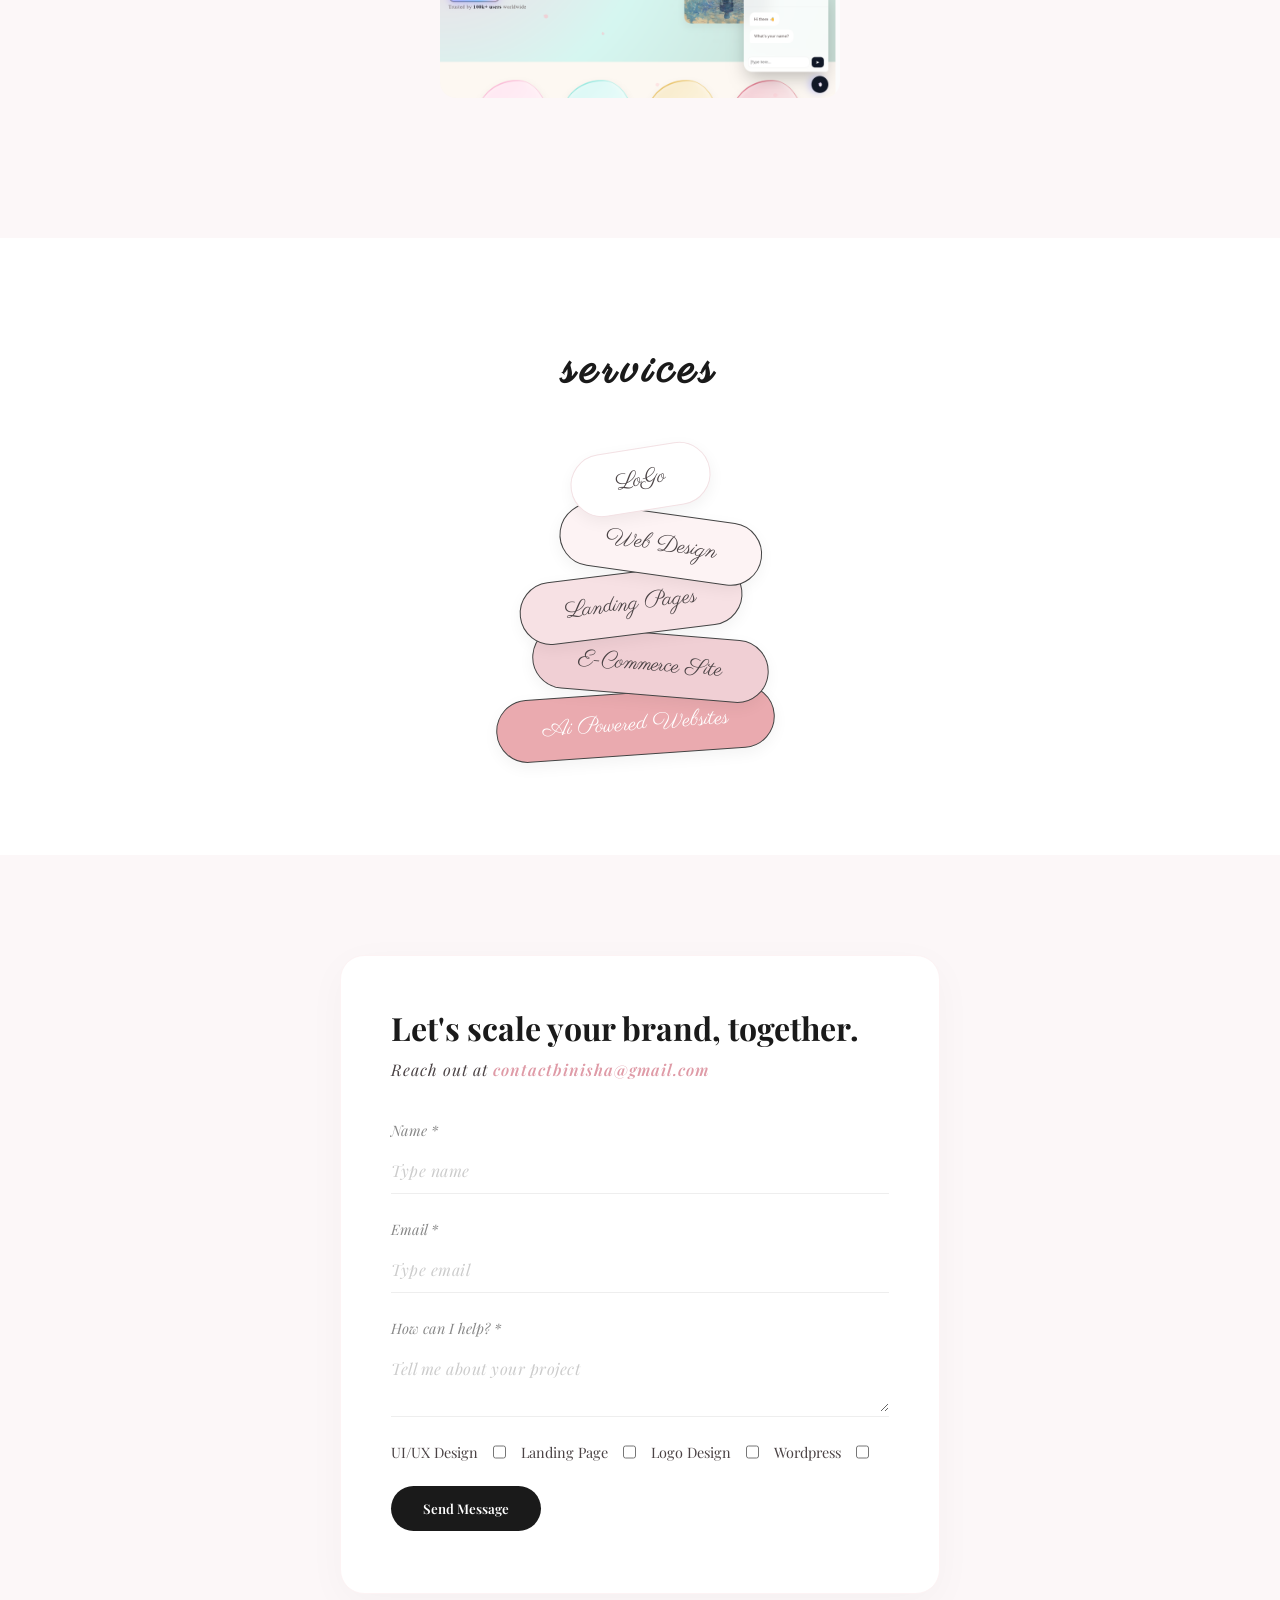
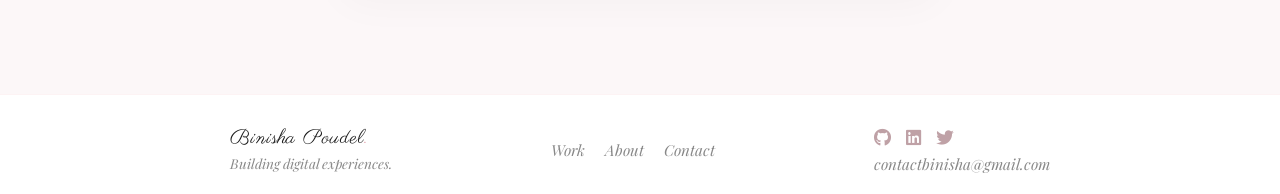
==== commit 203e0153: "Add new service options to the form" ====
--- a/index.html
+++ b/index.html
@@ -181,8 +181,10 @@
             <div class="p-services">
                 <div class="p-checkboxes">
                   UI/UX Design<input type="checkbox" name="service" value="UI/UX Design">
-                  Web Dev<input type="checkbox" name="service" value="Web Dev">
-                  AI Solutions<input type="checkbox" name="service" value="AI Solutions">
+                  Landing Page<input type="checkbox" name="service" value="Landing Page">
+                  Logo Design<input type="checkbox" name="service" value="Logo Design">
+                  Wordpress<input type="checkbox" name="service" value="Wordpress">
+                  
                 </div>
             </div>
             <button type="submit" class="p-btn">Send Message</button>
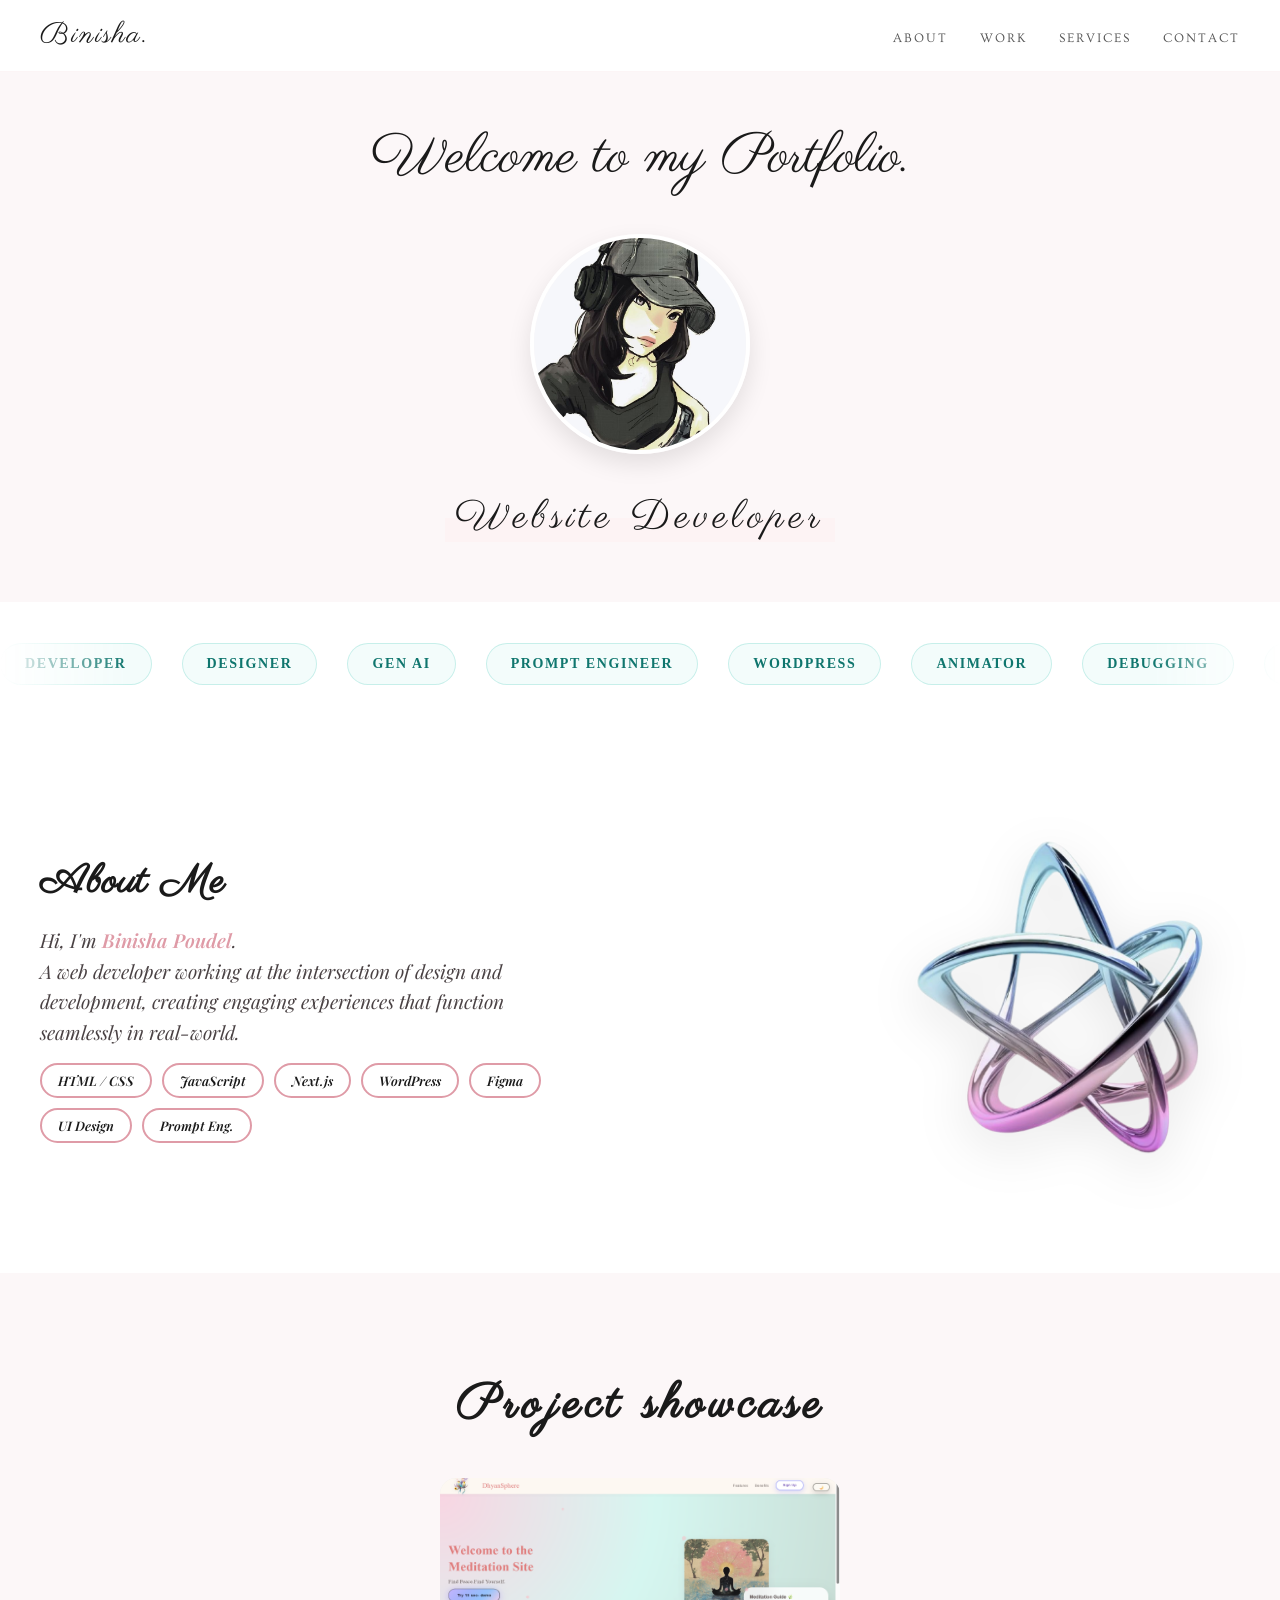
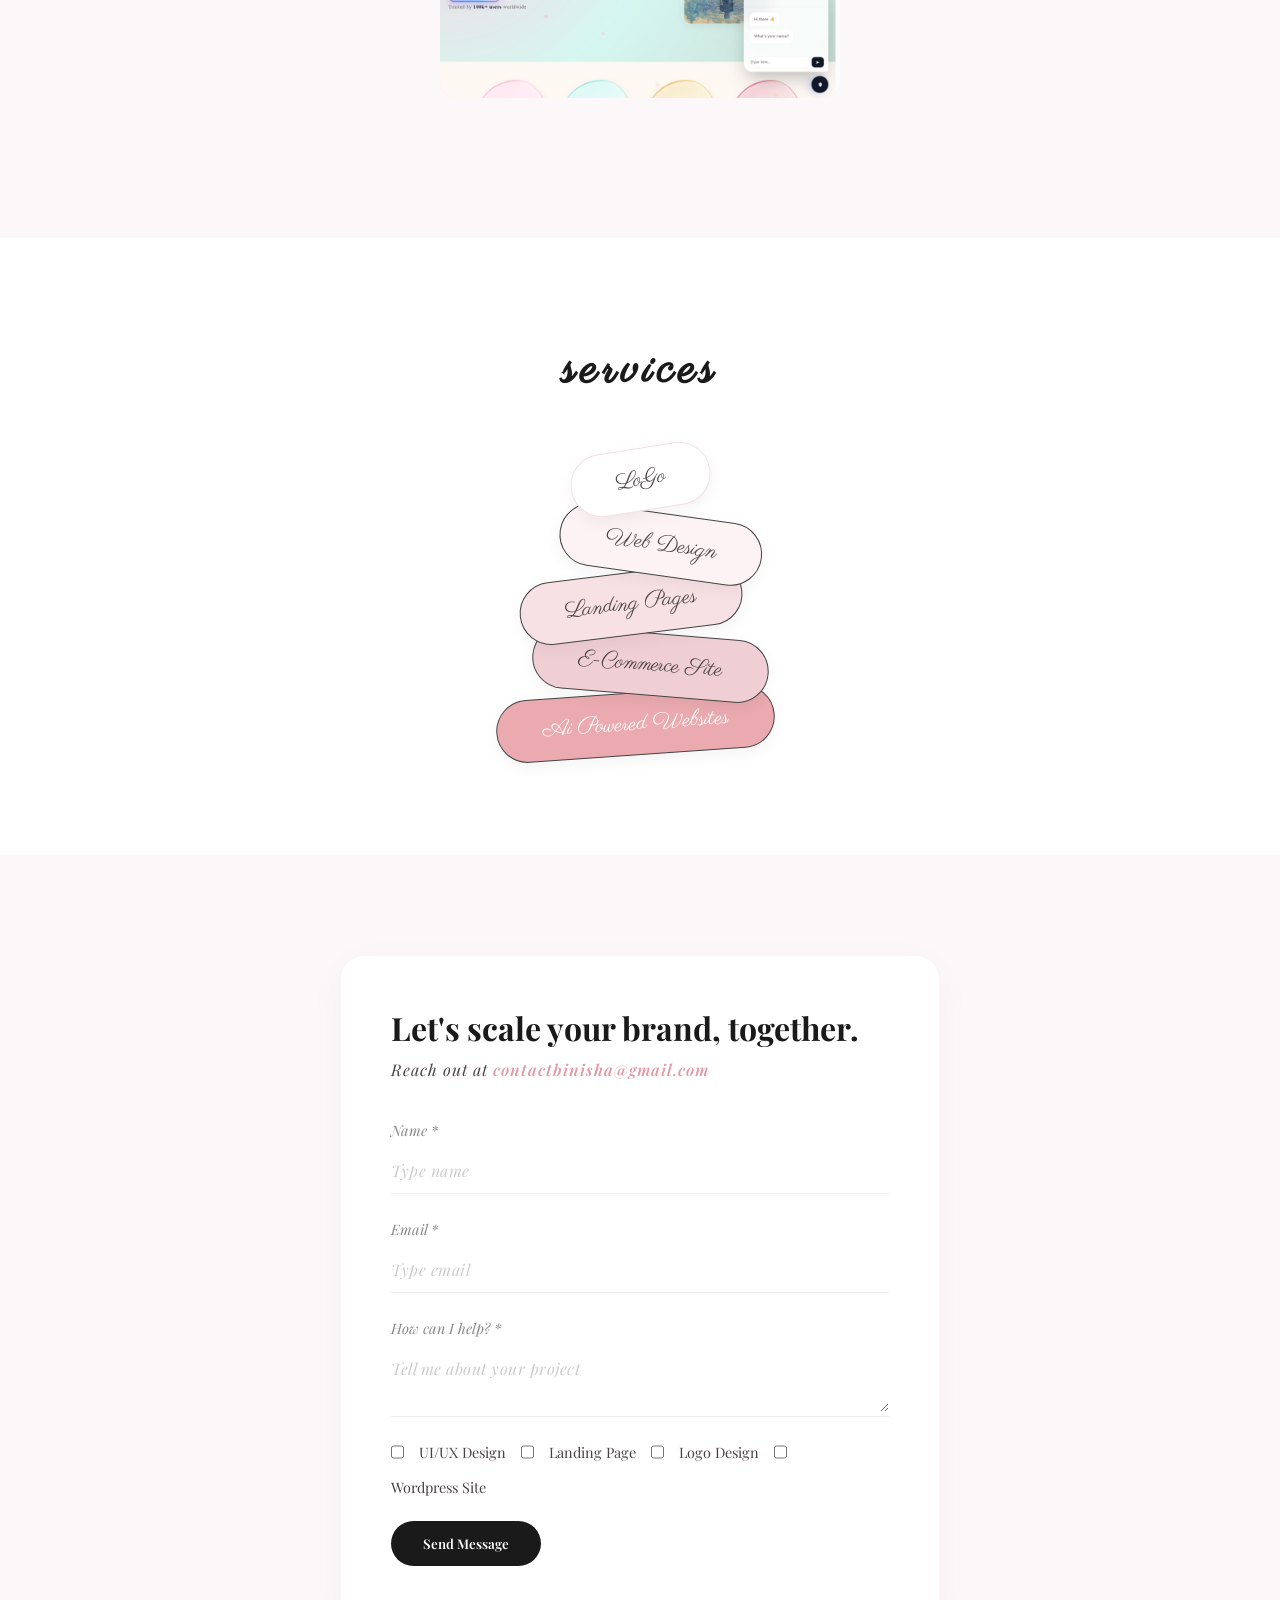
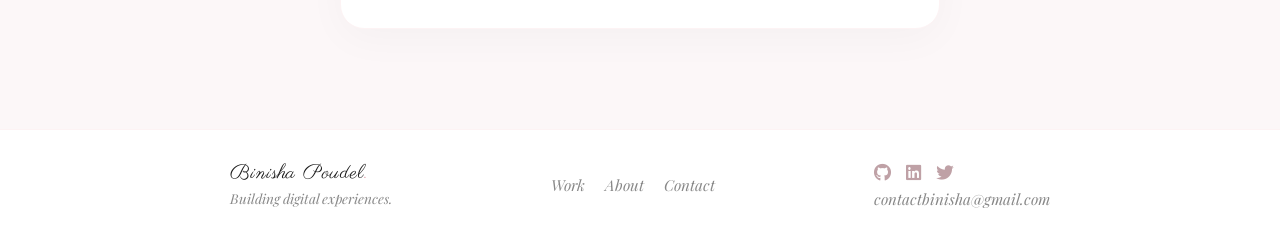
==== commit db19a719: "Refactor checkbox inputs for services in index.html" ====
--- a/index.html
+++ b/index.html
@@ -180,10 +180,10 @@
             </div>
             <div class="p-services">
                 <div class="p-checkboxes">
-                  UI/UX Design<input type="checkbox" name="service" value="UI/UX Design">
-                  Landing Page<input type="checkbox" name="service" value="Landing Page">
-                  Logo Design<input type="checkbox" name="service" value="Logo Design">
-                  Wordpress<input type="checkbox" name="service" value="Wordpress">
+                  <input type="checkbox" name="service" value="UI/UX Design">UI/UX Design
+                 <input type="checkbox" name="service" value="Landing Page"> Landing Page
+                  <input type="checkbox" name="service" value="Logo Design">Logo Design
+                  <input type="checkbox" name="service" value="Wordpress">Wordpress Site
                   
                 </div>
             </div>
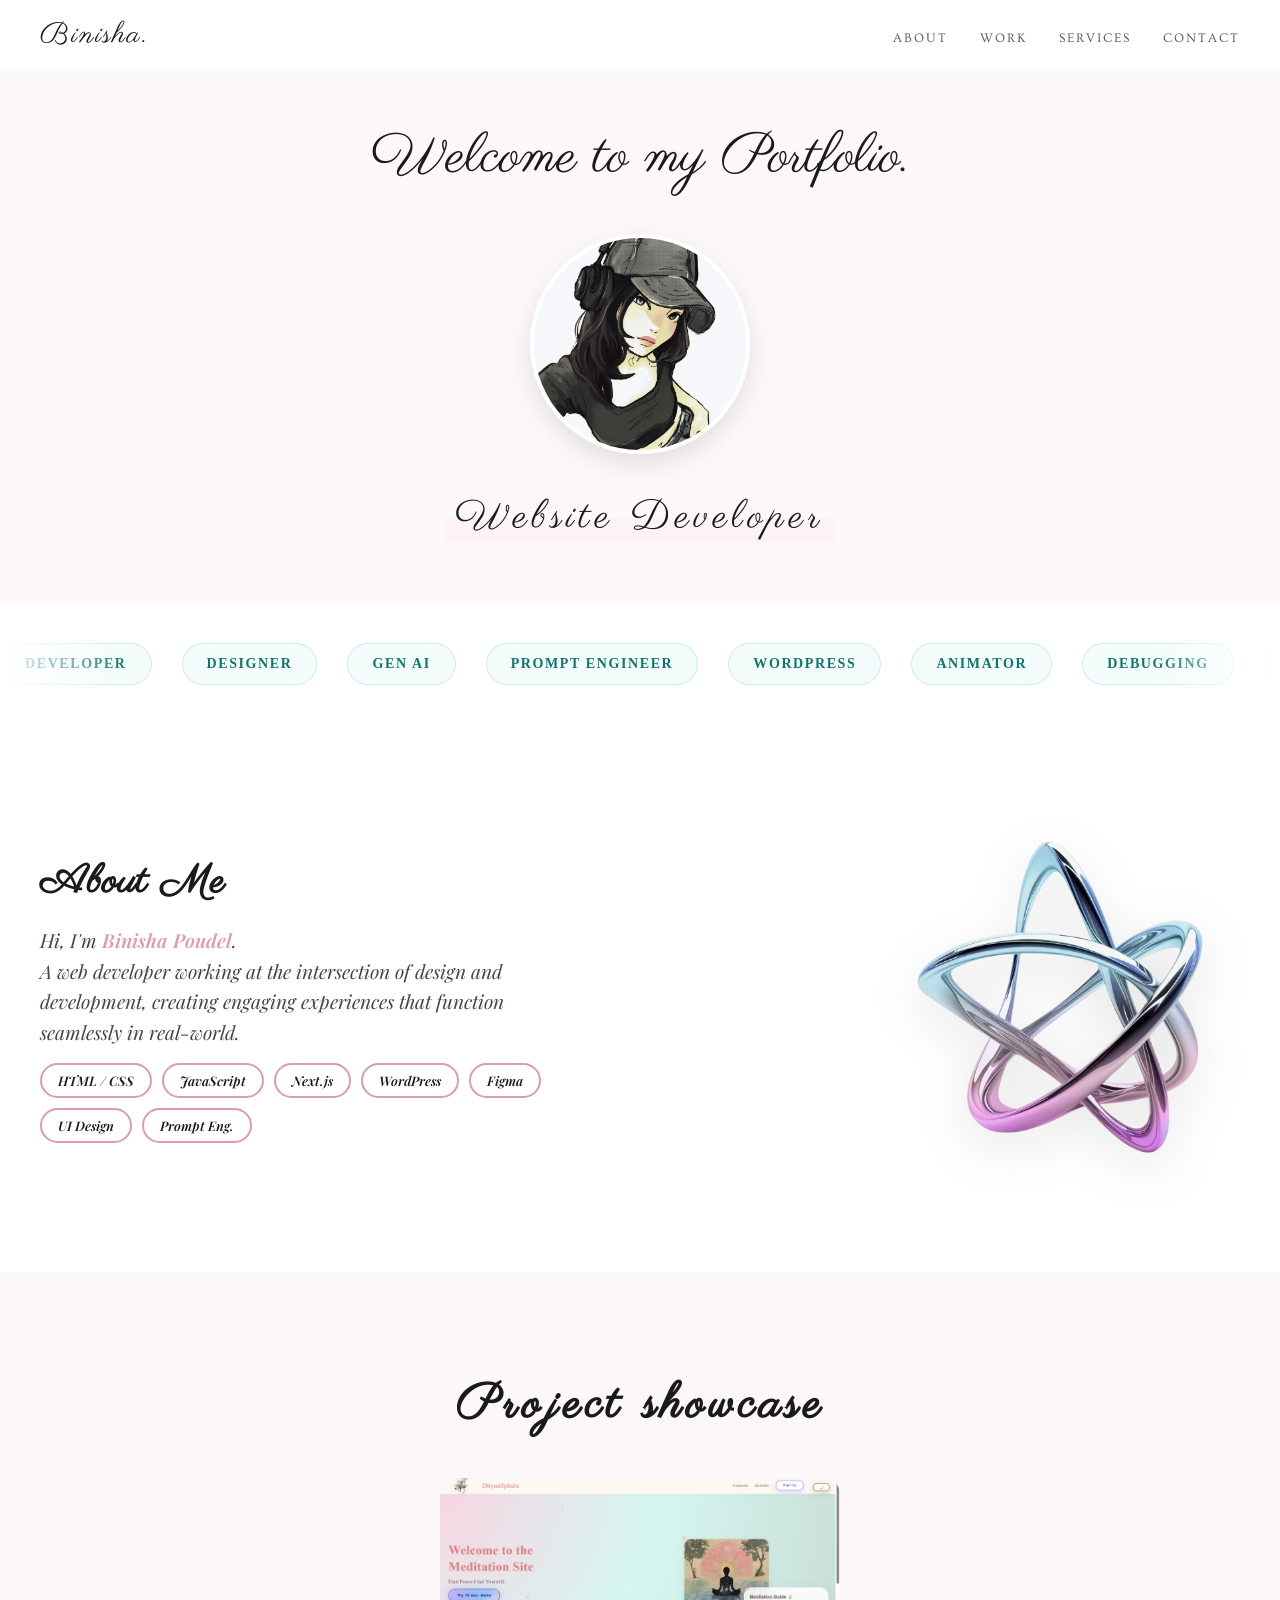
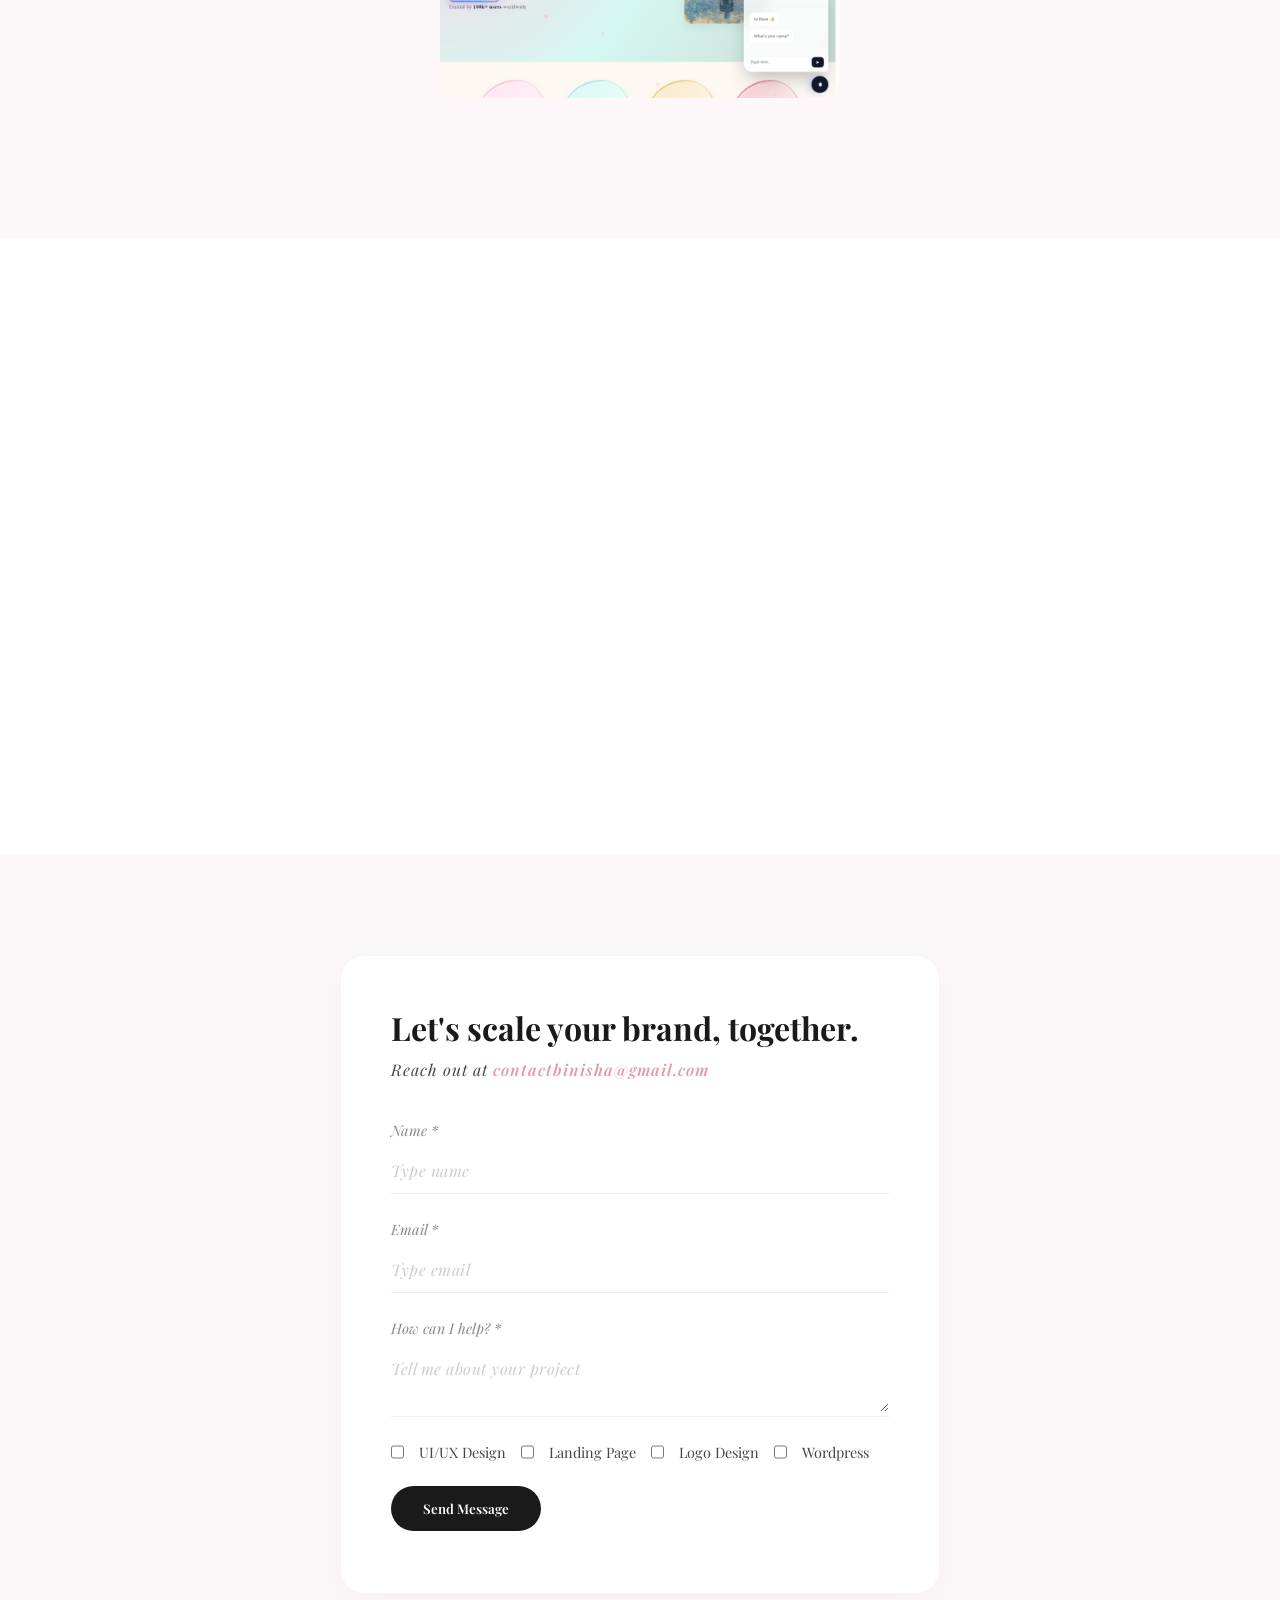
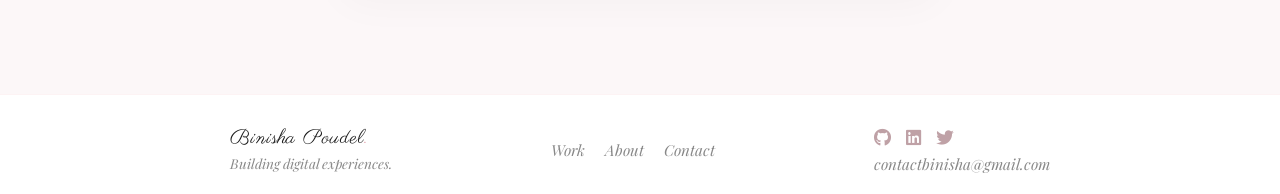
==== commit 83f45cf9: "Update checkbox label for Wordpress service" ====
--- a/index.html
+++ b/index.html
@@ -183,7 +183,7 @@
                   <input type="checkbox" name="service" value="UI/UX Design">UI/UX Design
                  <input type="checkbox" name="service" value="Landing Page"> Landing Page
                   <input type="checkbox" name="service" value="Logo Design">Logo Design
-                  <input type="checkbox" name="service" value="Wordpress">Wordpress Site
+                  <input type="checkbox" name="service" value="Wordpress">Wordpress
                   
                 </div>
             </div>
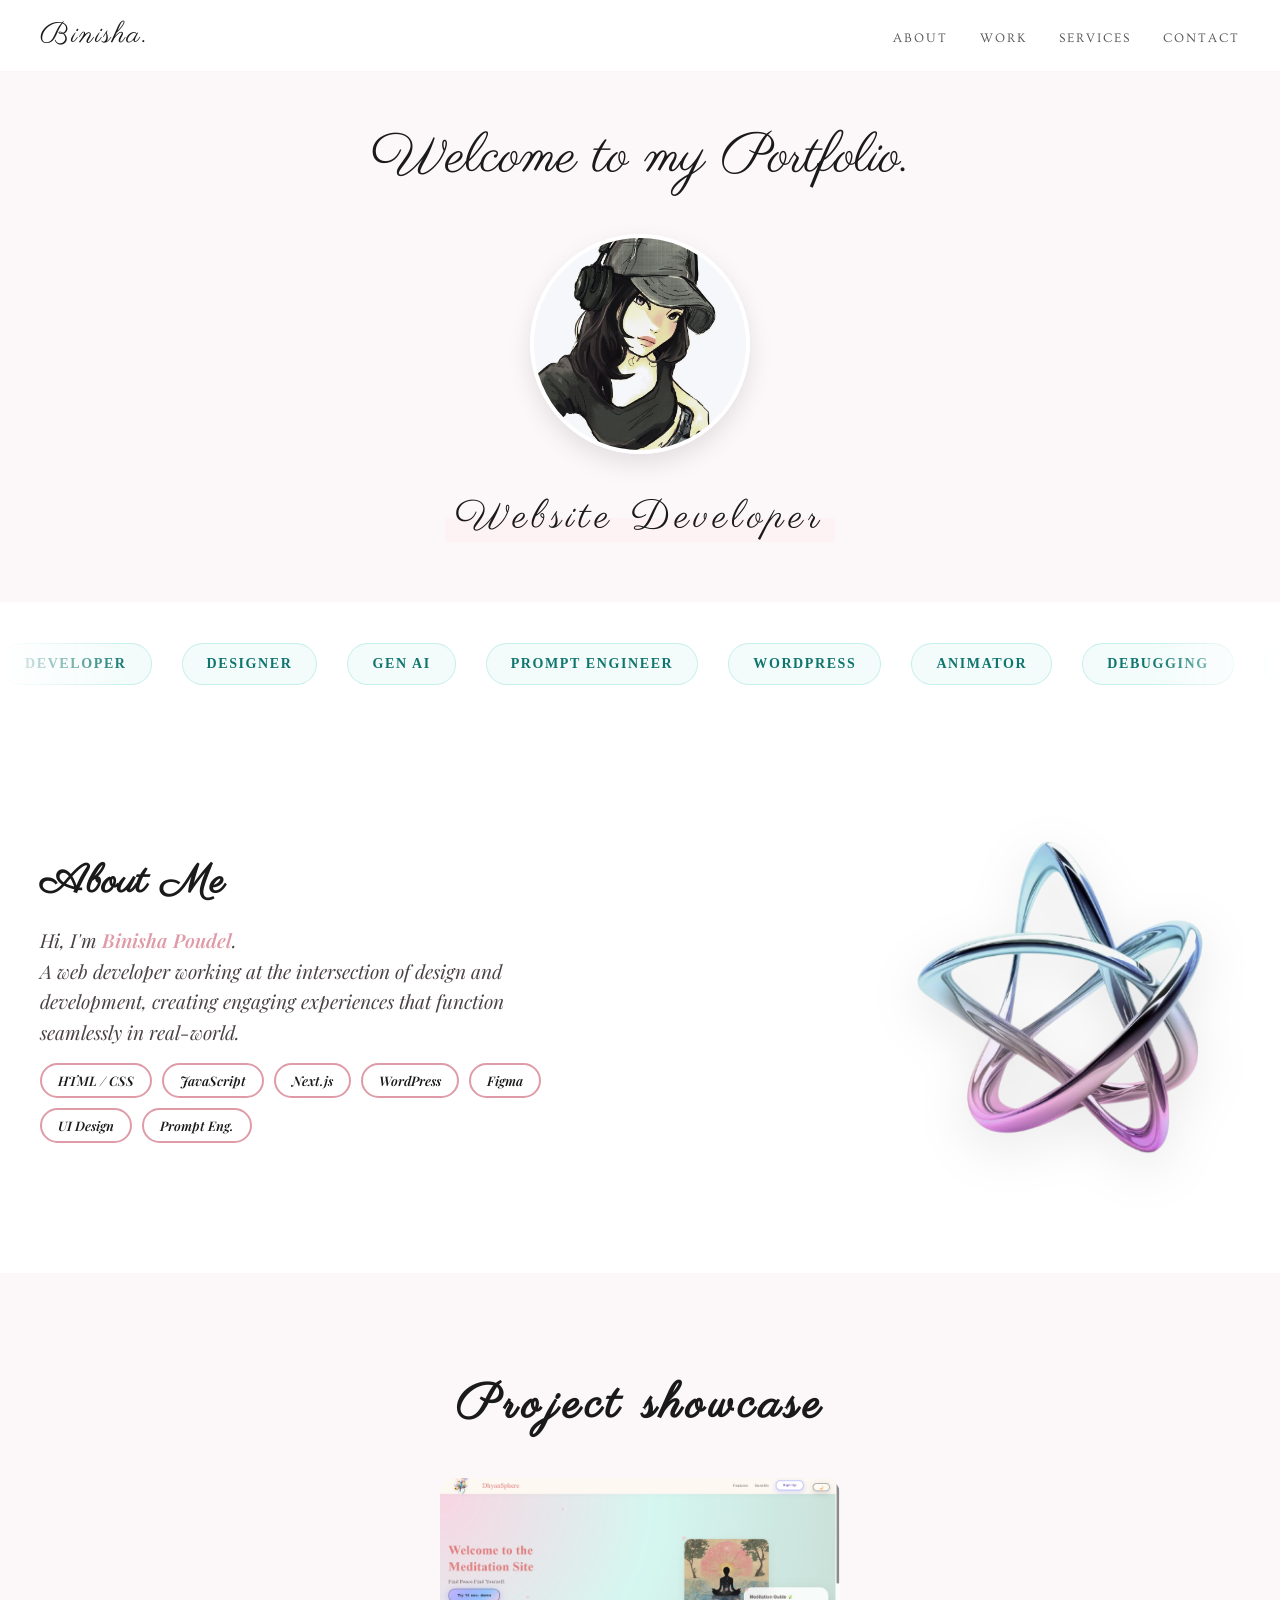
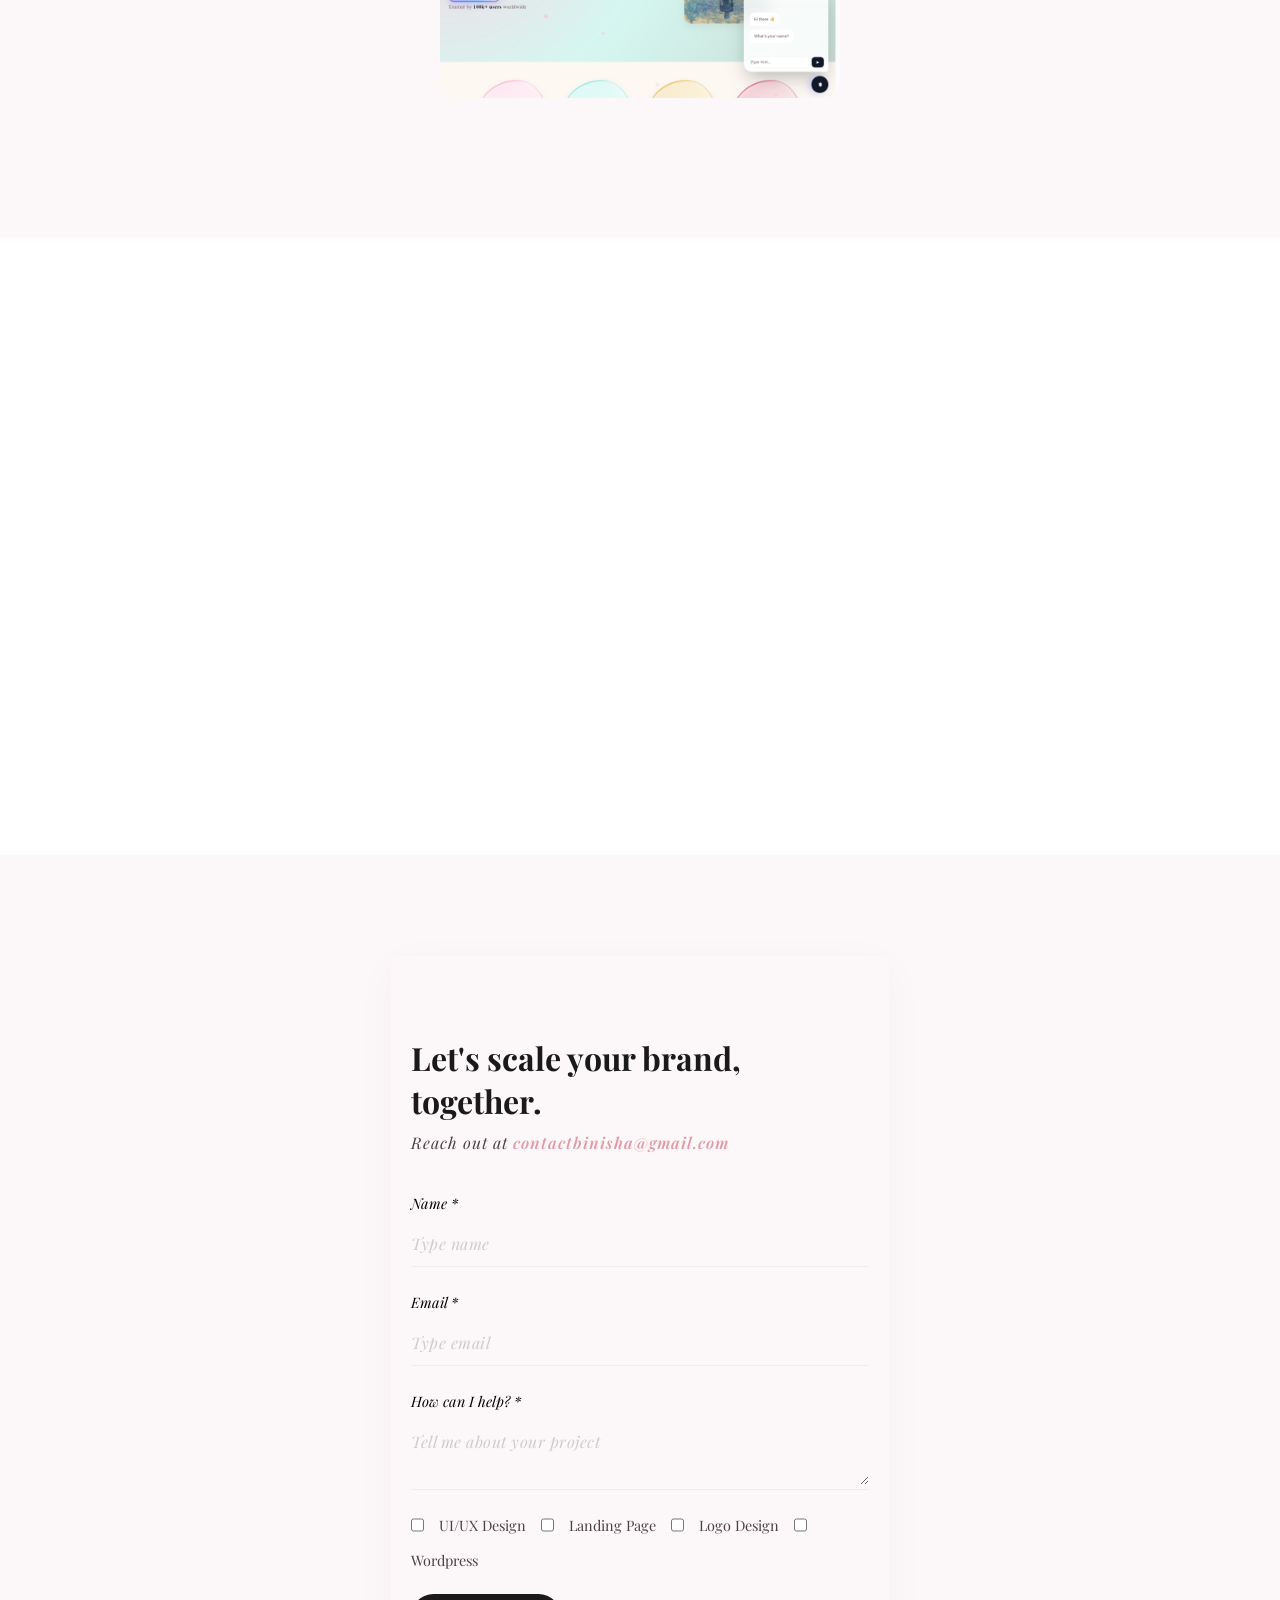
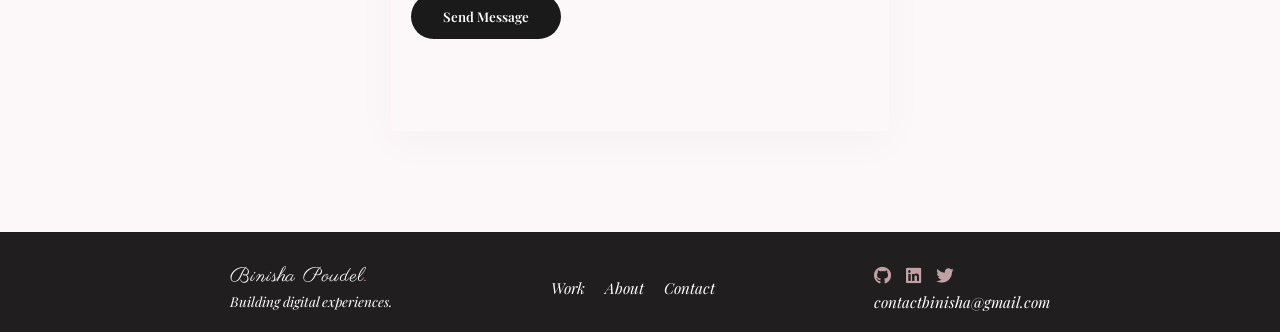
==== commit 8effc00a: "Update index.html" ====
--- a/index.html
+++ b/index.html
@@ -147,7 +147,7 @@
   <div id="services" class="container reveal">
       <h1 class="ser">services</h1>
       <div class="pill-wrapper reveal">
-          <span class="service-pill pill-1">LoGo</span>
+          <span class="service-pill pill-1">Wordpress site</span>
           <span class="service-pill pill-2">Web design</span>
           <span class="service-pill pill-3">Landing pages</span>
           <span class="service-pill pill-4">e-commerce site</span>
--- a/styles.css
+++ b/styles.css
@@ -175,7 +175,7 @@
 
 :root {
     --gap: 30px;
-    --duration: 25s;
+    --duration: 17s;
 }
 
 .ticker {
@@ -314,7 +314,12 @@
 .p-contact-sub a:hover { color: #c9828f; }
 
 .p-card {
-    background-color: #ffffff; width: 100%; max-width: 600px; padding: 50px; border-radius: 24px;
+    background-color: hsla(39, 17%, 84%, 0.826);
+       width: 500px;
+    padding: 80px 20px;
+    display: flex;
+    justify-content: center;
+    background-color: #fdfaf500;
     display: grid; grid-template-columns: 1fr; gap: 40px; box-shadow: 0 10px 40px rgba(0,0,0,0.03);
     margin: 0 auto; border: 1px solid var(--theme-primary-light);
     transition: var(--transition-smooth);
@@ -326,8 +331,8 @@
 .p-title { color: var(--text-heading); font-size: 2rem; font-family: 'Playfair Display', serif; margin-bottom: 10px; }
 
 .p-field { margin-bottom: 25px; border-bottom: 1px solid #eee; transition: border-color 0.3s ease; position: relative; }
-.p-field label { font-family: 'Playfair Display', serif; font-style: italic; color: #888; font-size: 0.9rem; display: block; margin-bottom: 8px; transition: var(--transition-smooth);}
-.p-field input, .p-field textarea { width: 100%; border: none; padding: 12px 0; background: transparent; outline: none; font-family: 'Playfair Display', serif; font-size: 1rem; color: var(--text-heading); letter-spacing: 0.5px; }
+.p-field label { font-family: 'Playfair Display', serif; font-style: italic; color: black; font-size: 0.9rem; display: block; margin-bottom: 8px; transition: var(--transition-smooth);}
+.p-field input, .p-field textarea { width: 100%; border: none; padding: 12px 0; background: transparent; outline: none; font-family: 'Playfair Display', serif; font-size: 1rem; color: black; letter-spacing: 0.5px; }
 .p-field input::placeholder, .p-field textarea::placeholder { color: #ccc; font-style: italic; }
 .p-field:focus-within { border-bottom-color: var(--theme-primary) !important; }
 .p-field:focus-within label { color: var(--theme-primary); }
@@ -335,7 +340,7 @@
 .p-services { margin-top: 20px; }
 .p-checkboxes { display: flex; gap: 15px; flex-wrap: wrap; font-family: 'Playfair Display', serif; font-size: 0.9rem; color: var(--text-main); }
 .p-checkboxes label { cursor: pointer; transition: var(--transition-smooth); }
-.p-checkboxes label:hover { color: var(--theme-primary); }
+.p-checkboxes label:hover { color: black; }
 
 .p-btn {
     margin-top: 24px; background: var(--text-heading); color: #fff; padding: 14px 32px; border-radius: 50px;
@@ -352,20 +357,20 @@
 /* --- FOOTER --- */
 .sb-portfolio-footer { 
     width: 100%; 
-    background-color: var(--bg-light); 
+    background-color: hsl(0, 3%, 12%); 
     padding: 30px 0 20px 0; 
-    color: var(--text-main); 
-    border-top: 1px solid var(--theme-primary-light); 
+    color:#ffffff; 
+    border-top: 1px solid #1a1a1a;; 
     box-sizing: border-box; 
     font-family: 'Playfair Display', serif; 
 }
 .sb-footer-container { max-width: 900px; margin: 0 auto; width: 100%; padding: 0 40px; display: flex; justify-content: space-between; align-items: center; flex-wrap: wrap; gap: 10px; }
 .sb-footer-brand p, .sb-footer-links, .sb-footer-copy { margin: 0; }
-.sb-footer-name { font-size: 1.25rem; line-height: 1; letter-spacing: 0.9px; font-family: 'Parisienne', cursive; color: var(--text-heading); }
+.sb-footer-name { font-size: 1.25rem; line-height: 1; letter-spacing: 0.9px; font-family: 'Parisienne', cursive; color: white; }
 .sb-dot { color: var(--theme-primary); }
-.sb-footer-tagline { font-style: italic; color: #888; margin-top: 5px !important; font-size: 0.85rem; }
+.sb-footer-tagline { font-style: italic; color: white; margin-top: 5px !important; font-size: 0.85rem; }
 .sb-footer-links { list-style: none; display: flex; gap: 20px; padding: 0; }
-.sb-footer-links a { text-decoration: none; color: #888; font-size: 0.95rem; transition: var(--transition-smooth); font-style: italic; display: inline-block;}
+.sb-footer-links a { text-decoration: none; color: white; font-size: 0.95rem; transition: var(--transition-smooth); font-style: italic; display: inline-block;}
 .sb-footer-links a:hover { color: var(--theme-primary); transform: translateY(-2px); }
 .sb-footer-copy { color: #888; font-size: 0.85rem; margin-top: 5px; font-style: italic;}
 
@@ -373,7 +378,7 @@
 .sb-social-icons a { color: #bfa1a6; font-size: 1.1rem; transition: var(--transition-smooth) !important; display: inline-block;}
 .sb-social-icons a:hover { color: var(--theme-primary) !important; transform: translateY(-4px) !important; }
 
-.sb-footer-mail { color: #888; text-decoration: none; font-style: italic; font-size: 0.95rem; transition: var(--transition-smooth); }
+.sb-footer-mail { color:white; text-decoration: none; font-style: italic; font-size: 0.95rem; transition: var(--transition-smooth); }
 .sb-footer-mail:hover { color: var(--theme-primary); }
 
 /* --- ORIGINAL SCROLL REVEAL --- */
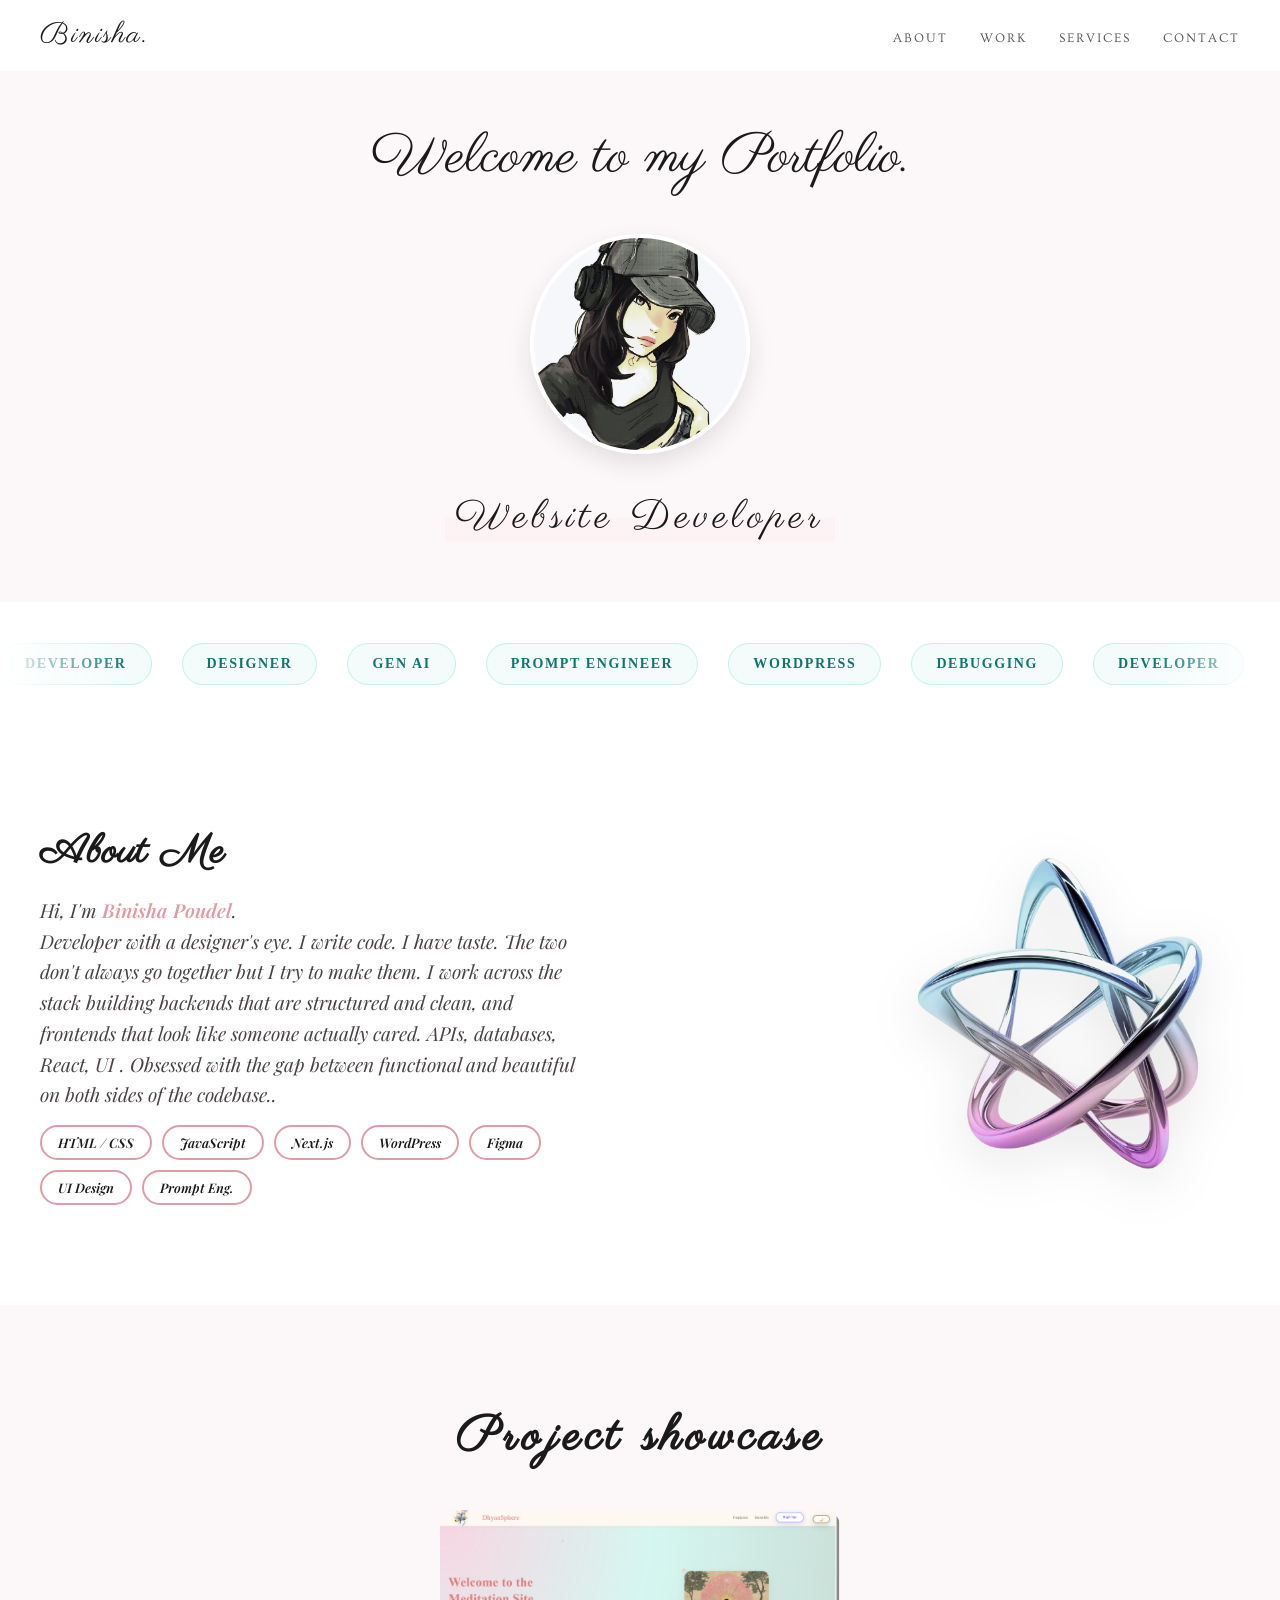
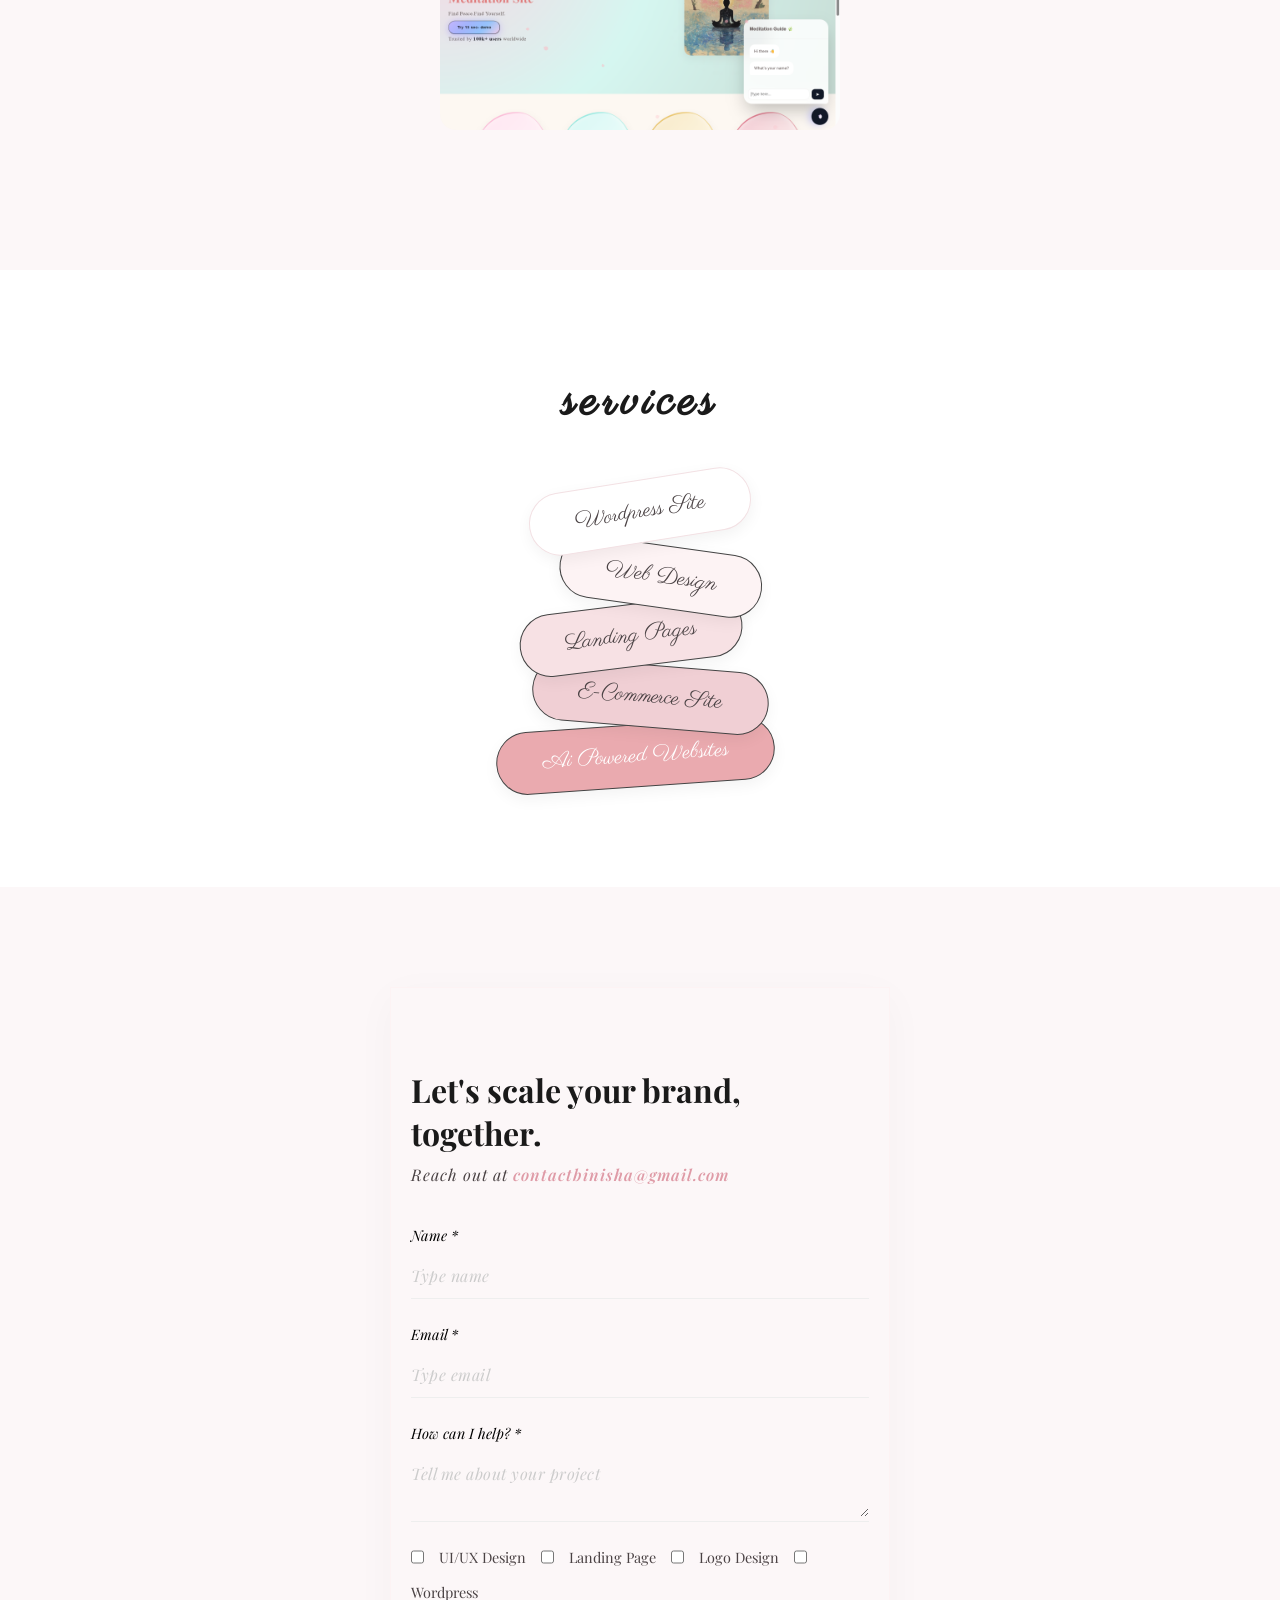
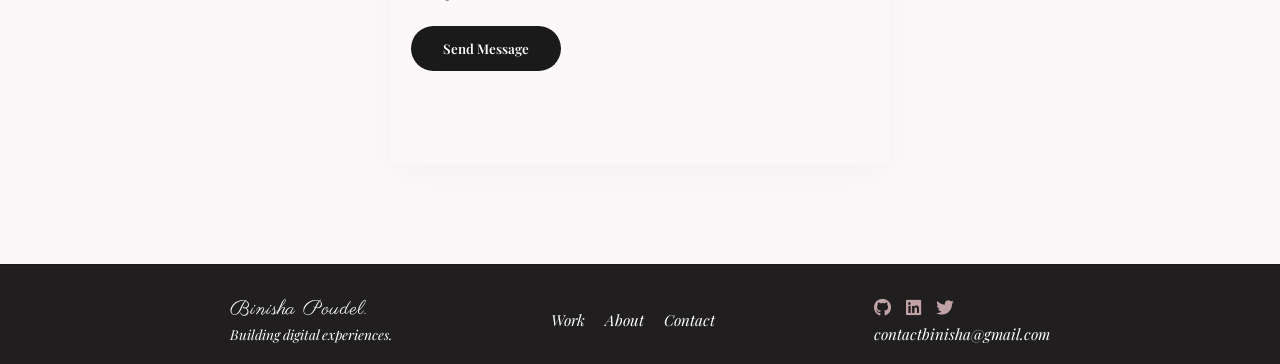
==== commit a3c67ae2: "Update index.html" ====
--- a/index.html
+++ b/index.html
@@ -52,7 +52,6 @@
  <span>GEN AI</span>
  <span>PROMPT ENGINEER</span>
   <span>WORDPRESS</span>
-<span>ANIMATOR</span>
  <span>DEBUGGING</span>
 </div>
 
@@ -62,7 +61,7 @@
  <span>GEN AI</span>
 <span>PROMPT ENGINEER</span>
   <span>WORDPRESS</span>
-  <span>ANIMATOR</span>
+ 
 <span>DEBUGGING</span>
     </div>
 
@@ -72,7 +71,6 @@
  <span>GEN AI</span>
 <span>PROMPT ENGINEER</span>
   <span>WORDPRESS</span>
-  <span>ANIMATOR</span>
 <span>DEBUGGING</span>
     </div>
 
@@ -83,7 +81,6 @@
  <span>GEN AI</span>
  <span>PROMPT ENGINEER</span>
    <span>WORDPRESS</span>
- <span>ANIMATOR</span>
  <span>DEBUGGING</span>
  </div>
 </div>
@@ -99,8 +96,12 @@
         <h2>About Me</h2>
         <!-- Desktop paragraph -->
         <p>Hi, I'm <strong>Binisha Poudel</strong>. <br>
-        A web developer working at the intersection of design and development, 
-        creating engaging experiences that function seamlessly in real-world.</p>
+        Developer with a designer's eye.
+I write code. I have taste. The two don't always go together but I try to make them.
+I work across the stack building backends that are structured and clean, and frontends 
+          that look like someone actually cared. APIs, databases, React, UI .
+          Obsessed with the gap between functional and beautiful
+          on both sides of the codebase..</p>
         
         <!-- Restored Skills Buttons -->
         <div class="skill-tags">
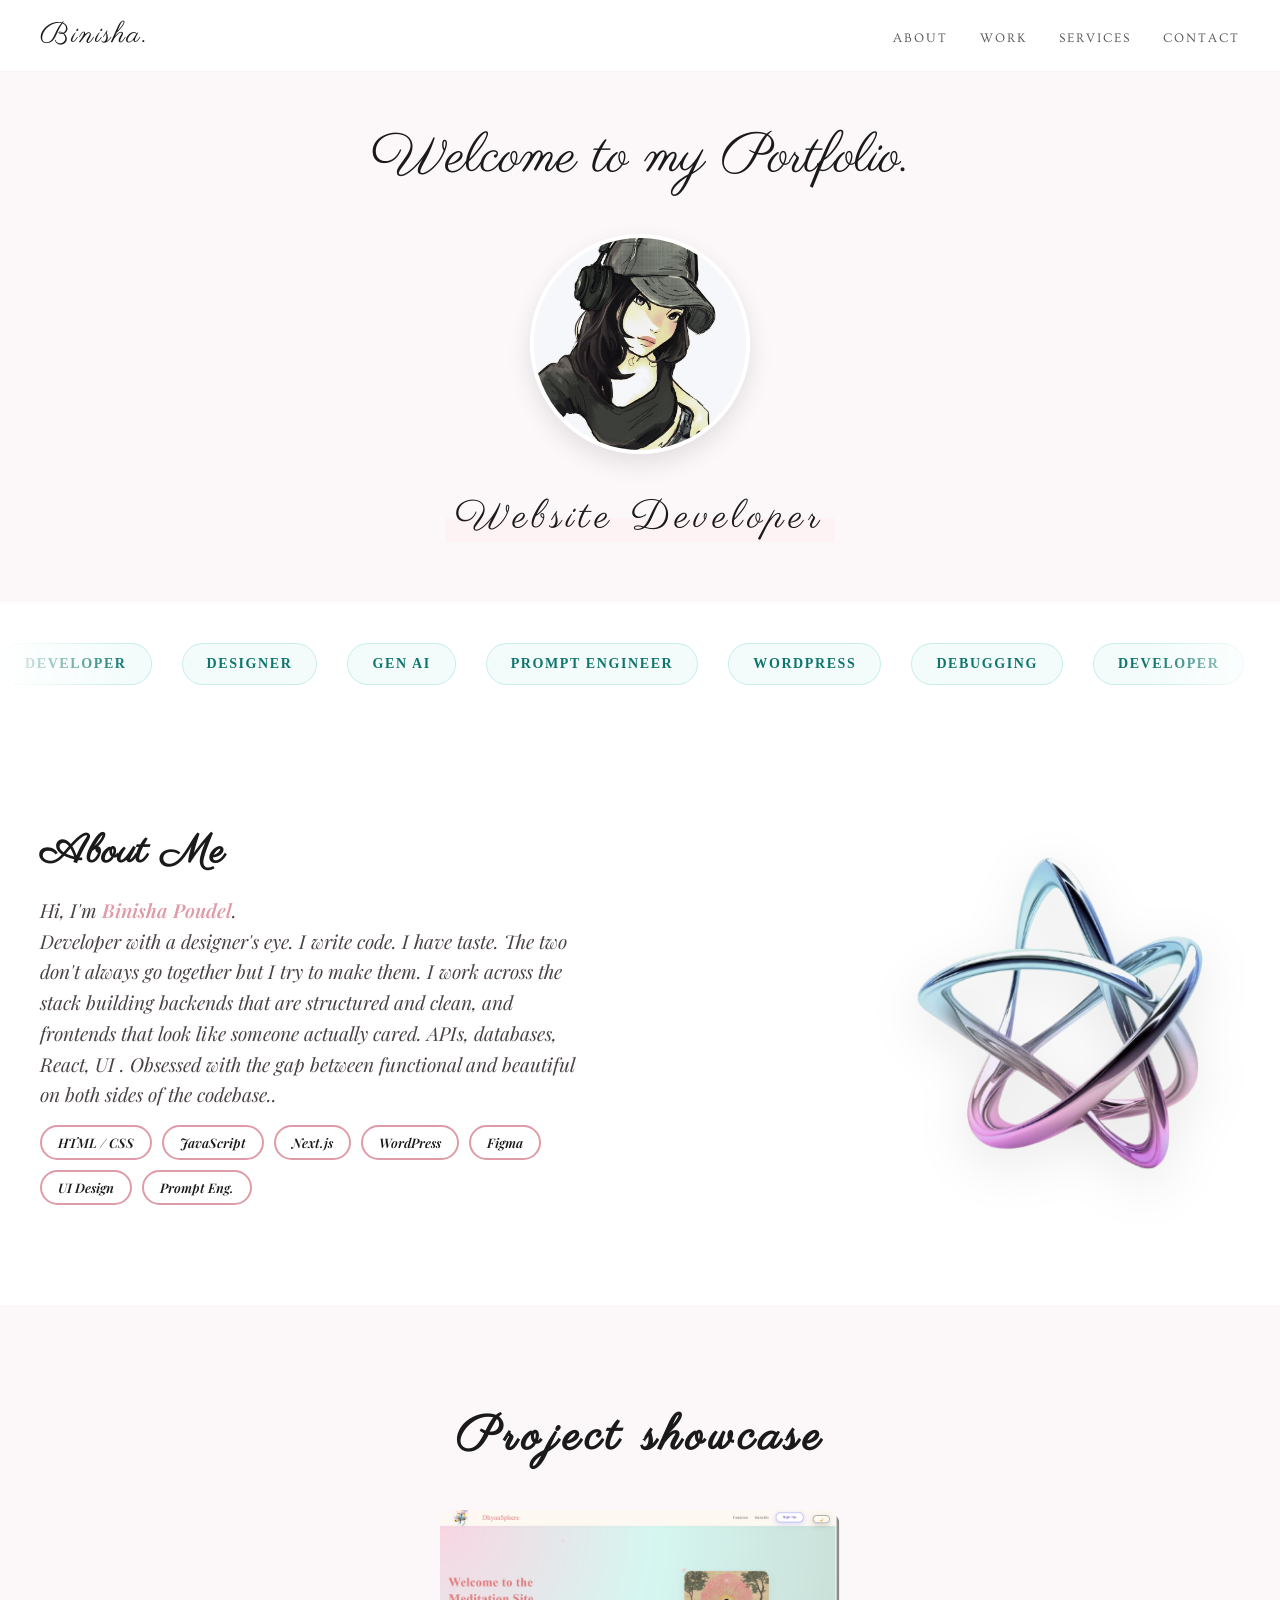
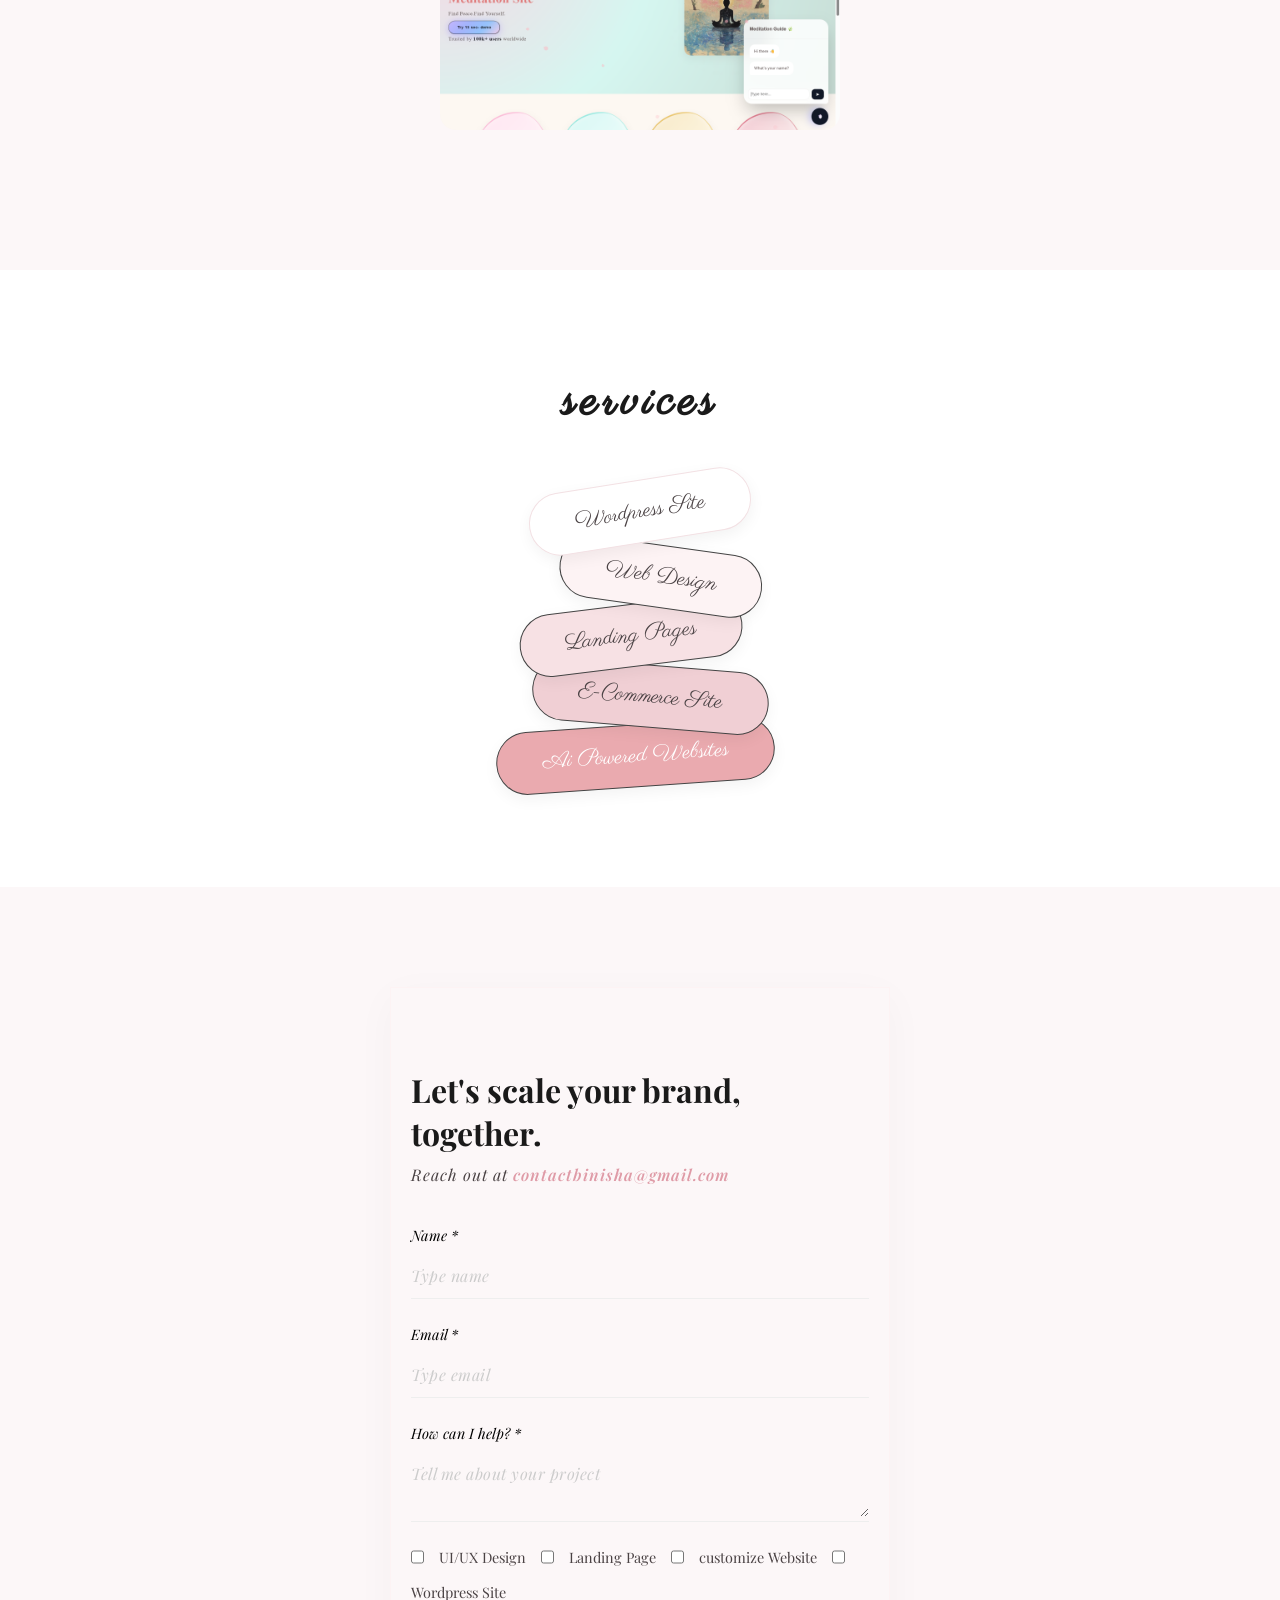
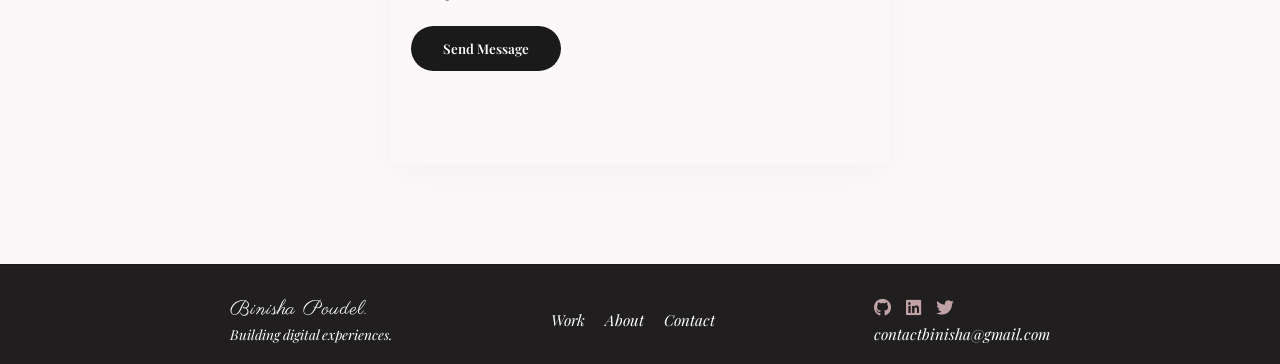
==== commit 8a667b4f: "Update index.html" ====
--- a/index.html
+++ b/index.html
@@ -183,8 +183,9 @@
                 <div class="p-checkboxes">
                   <input type="checkbox" name="service" value="UI/UX Design">UI/UX Design
                  <input type="checkbox" name="service" value="Landing Page"> Landing Page
-                  <input type="checkbox" name="service" value="Logo Design">Logo Design
-                  <input type="checkbox" name="service" value="Wordpress">Wordpress
+                  <input type="checkbox" name="service" value="FUll site">  customize Website
+                  <input type="checkbox" name="service" value="Wordpress">Wordpress Site
+                  
                   
                 </div>
             </div>
